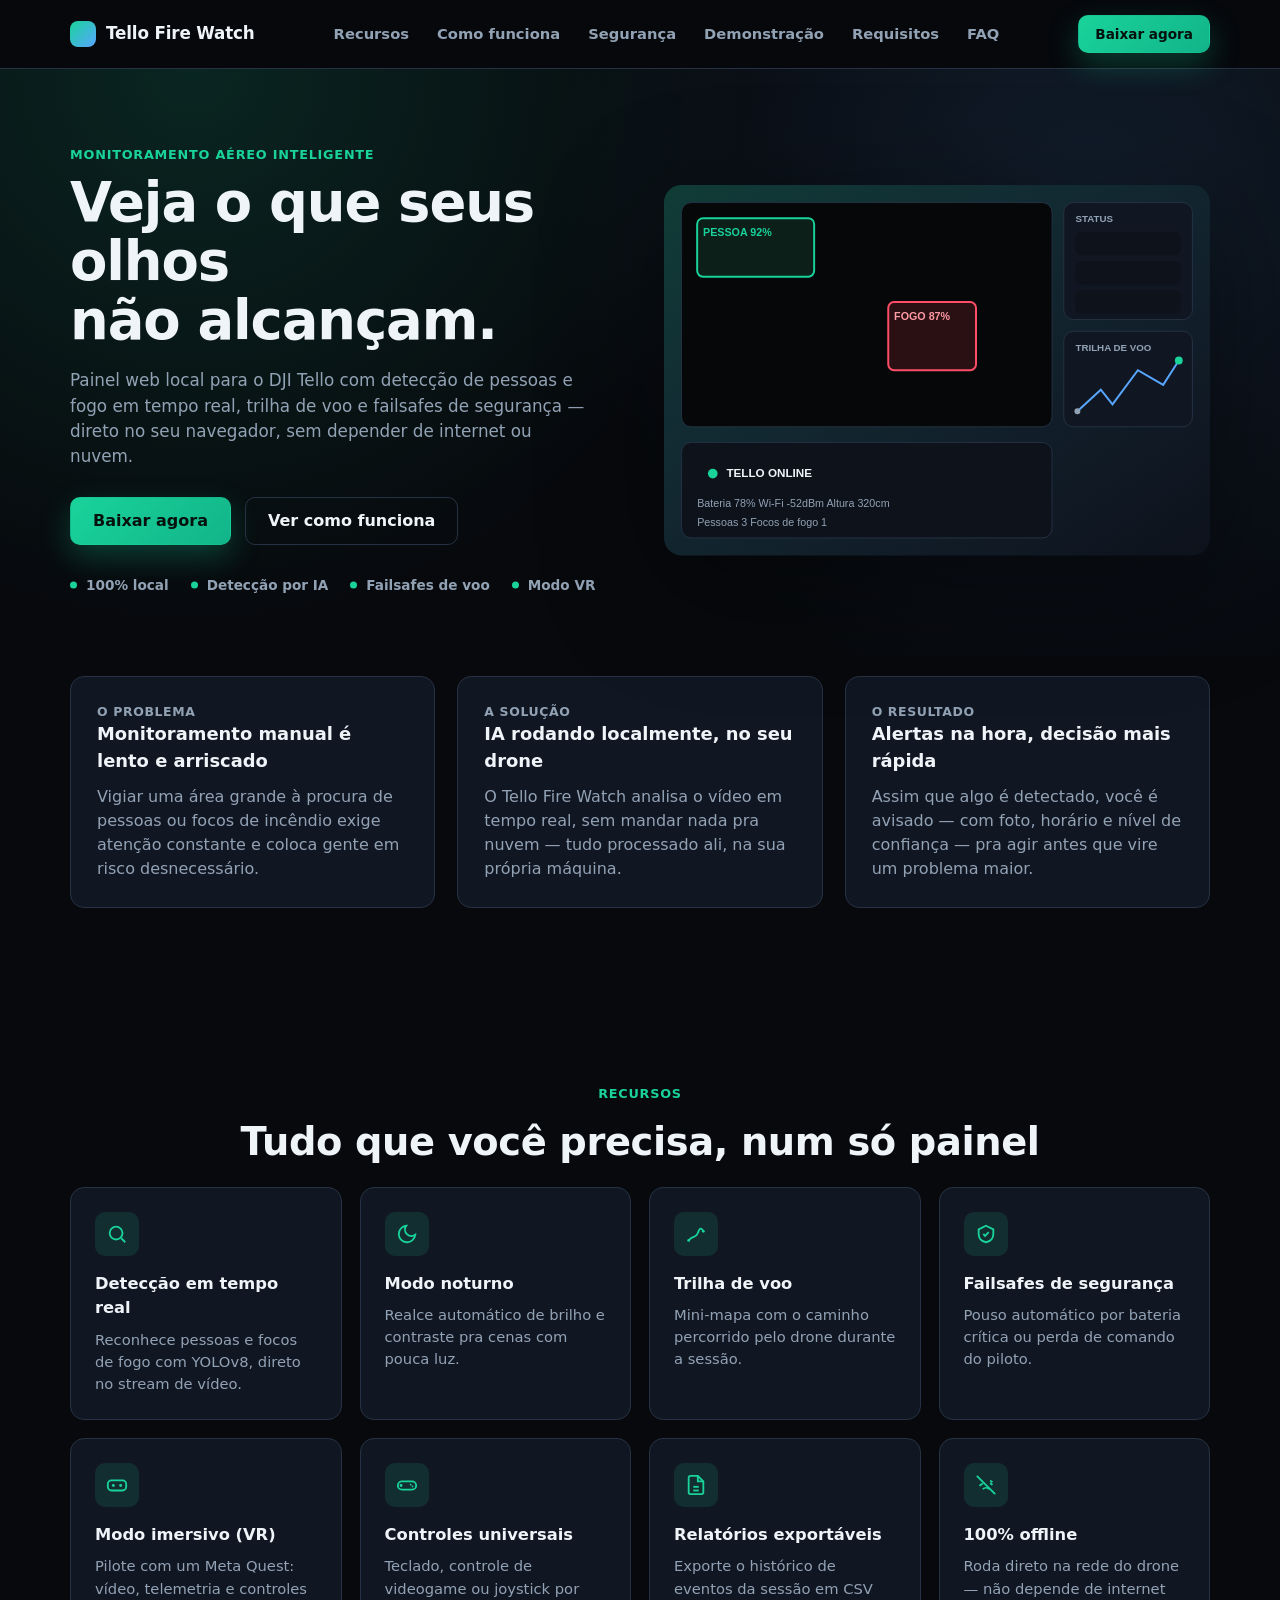
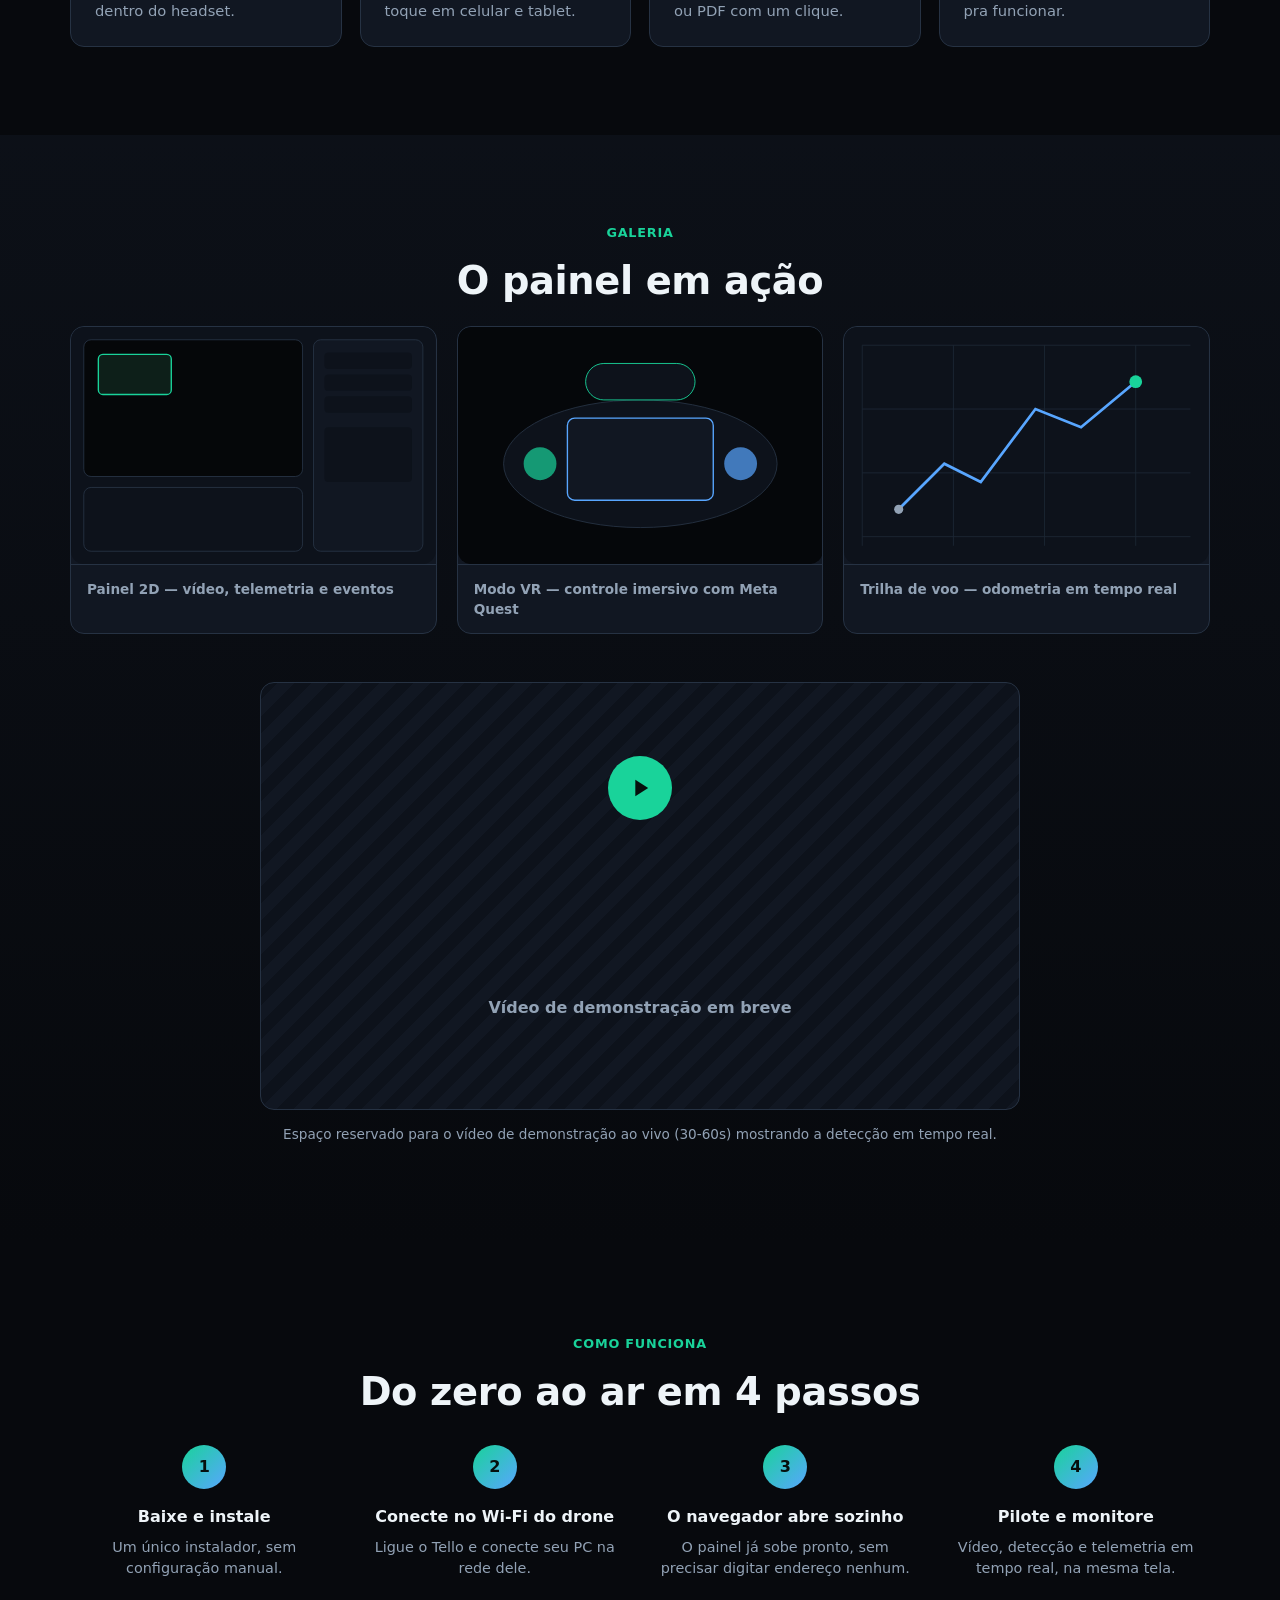
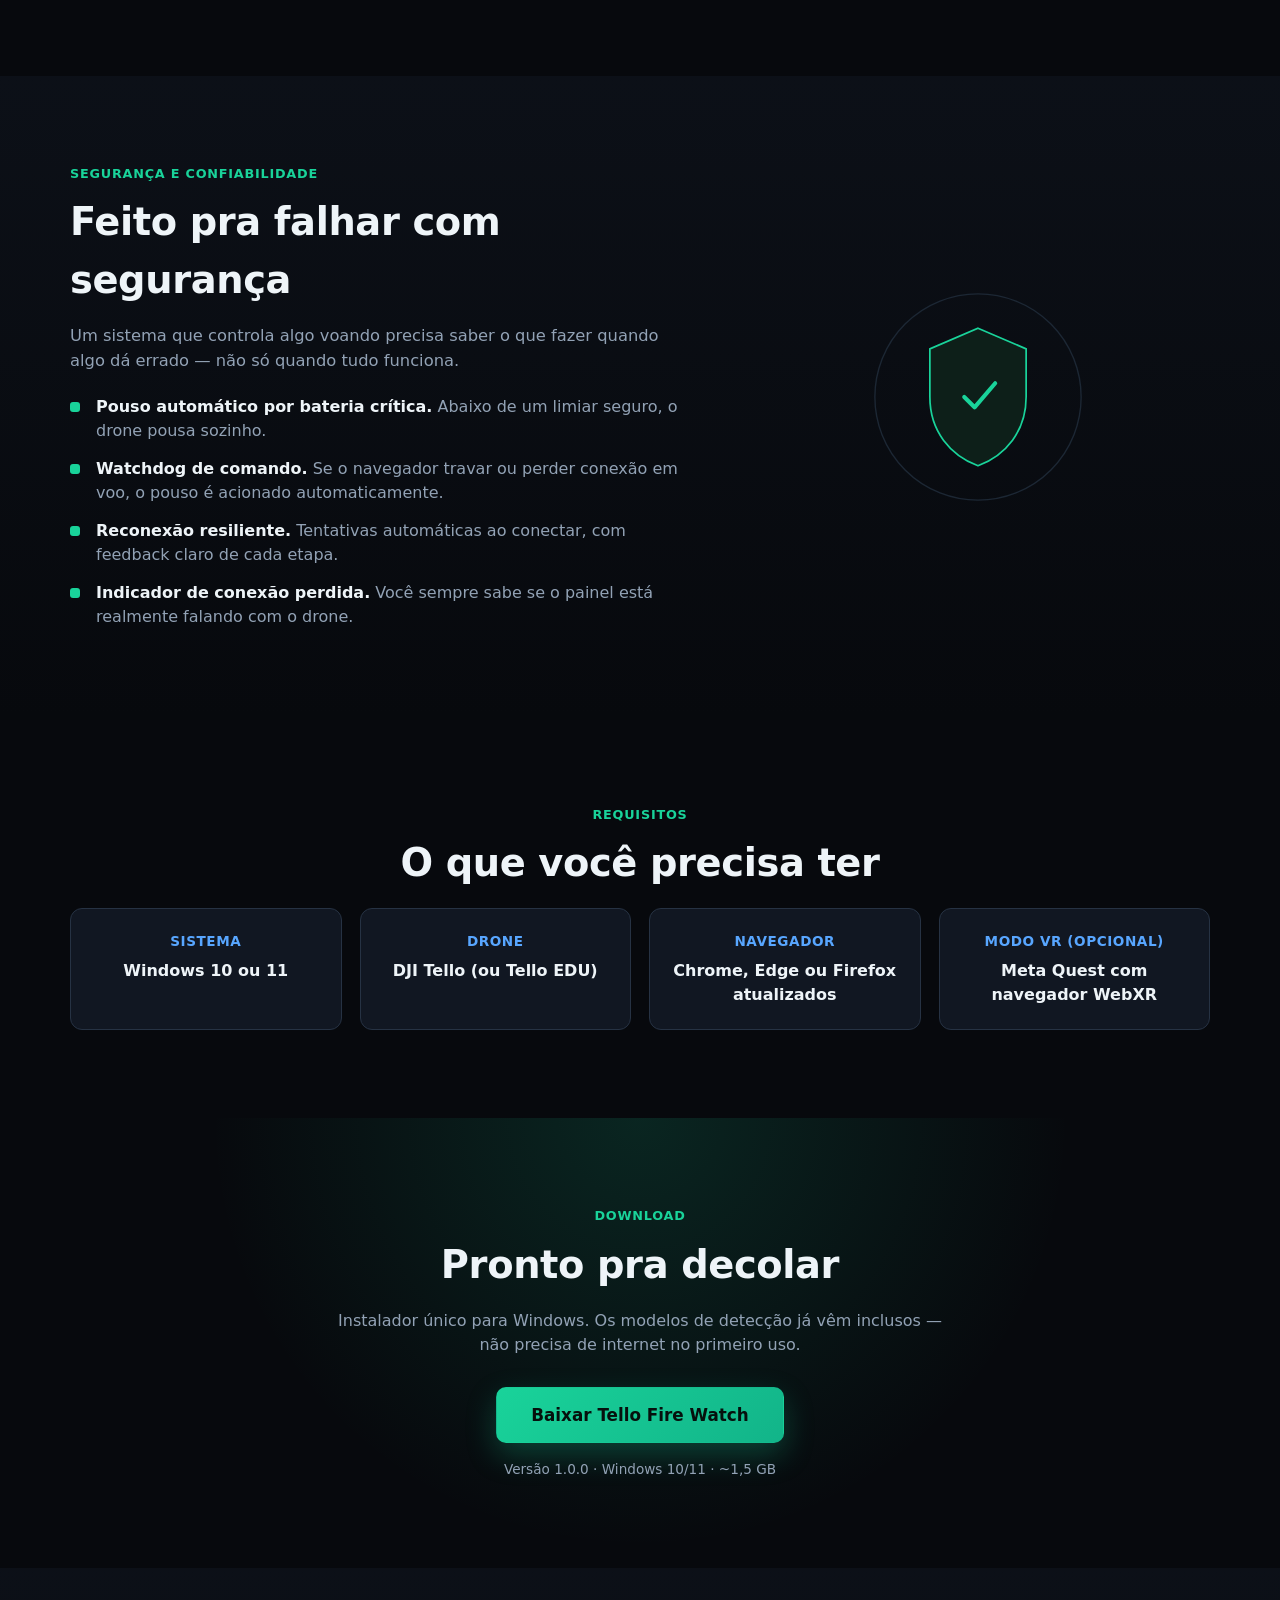
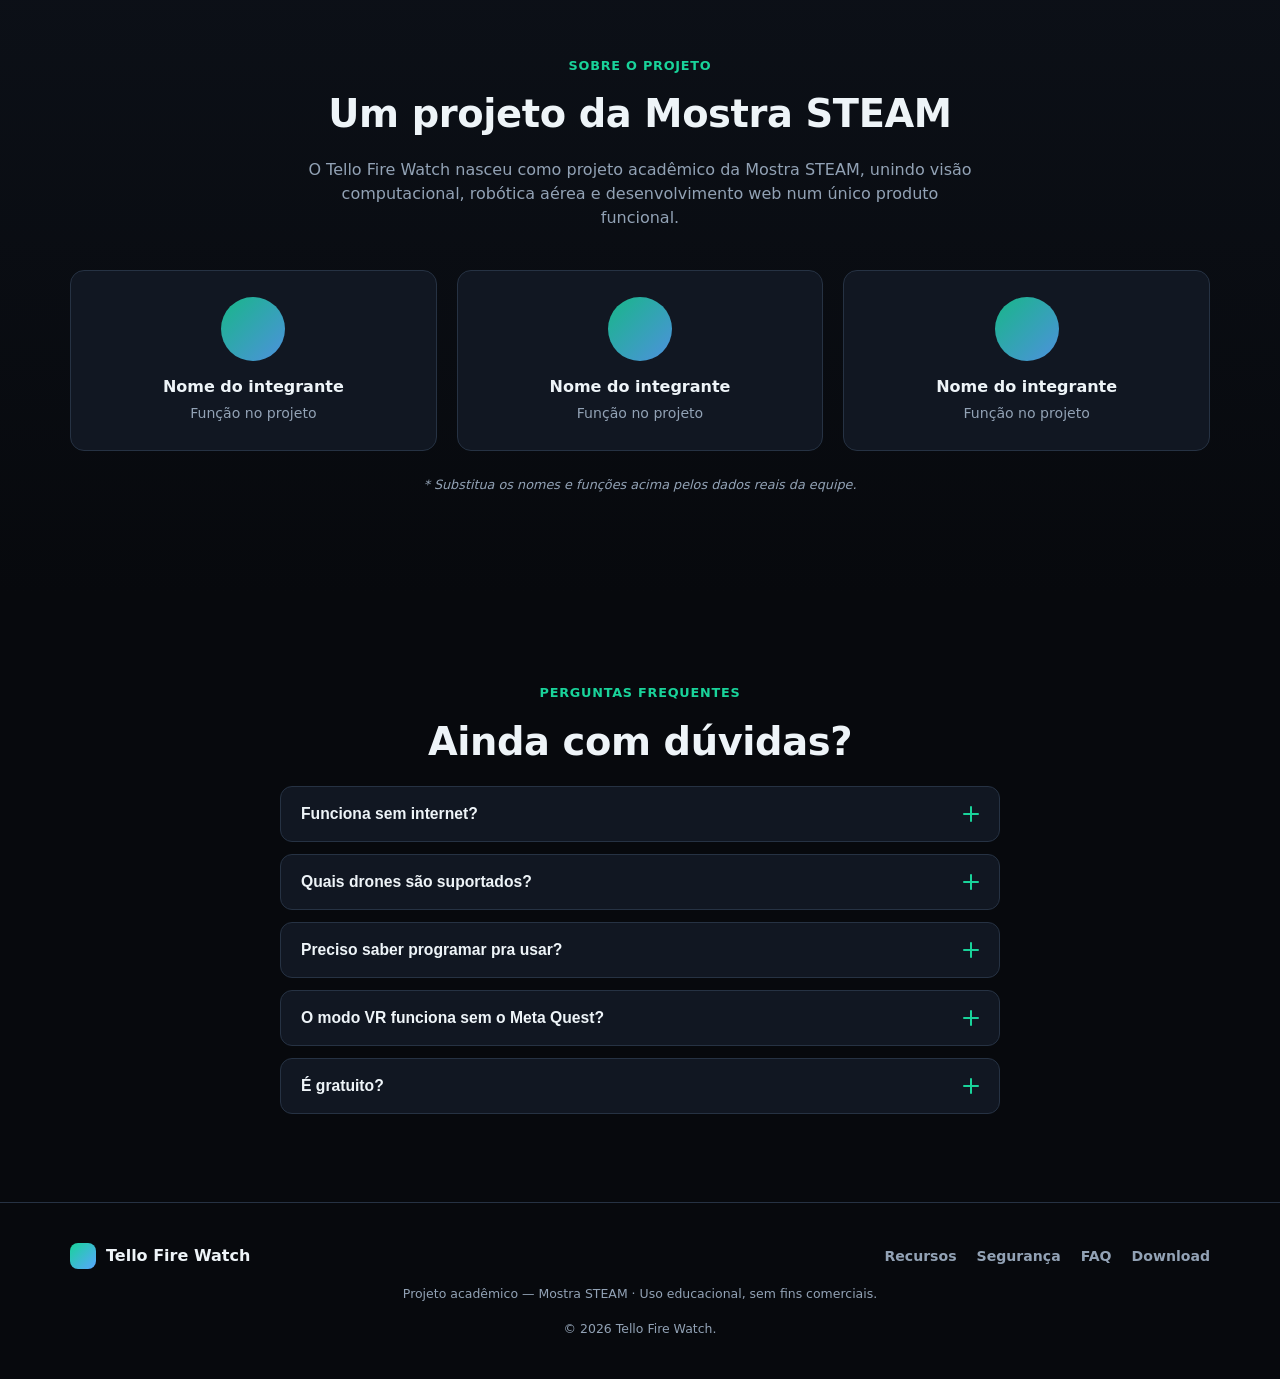
==== SITE COMERCIAL TELLO/index.html @ 864e11a7 "Versao inicial do projeto Tello Fire Watch" ====
<!doctype html>
<html lang="pt-BR">
<head>
  <meta charset="utf-8" />
  <meta name="viewport" content="width=device-width, initial-scale=1" />
  <title>Tello Fire Watch — Monitoramento aéreo inteligente</title>
  <meta name="description" content="Painel web local para o DJI Tello com detecção de pessoas e fogo em tempo real, trilha de voo, modo VR e failsafes de segurança — 100% local, sem depender de nuvem." />
  <link rel="stylesheet" href="css/styles.css" />
</head>
<body>

  <header class="nav" id="nav">
    <div class="nav-inner">
      <a href="#top" class="brand">
        <span class="brand-mark" aria-hidden="true"></span>
        Tello Fire Watch
      </a>

      <nav class="nav-links" id="navLinks">
        <a href="#recursos">Recursos</a>
        <a href="#como-funciona">Como funciona</a>
        <a href="#seguranca">Segurança</a>
        <a href="#demonstracao">Demonstração</a>
        <a href="#requisitos">Requisitos</a>
        <a href="#faq">FAQ</a>
      </nav>

      <div class="nav-actions">
        <a href="#download" class="btn btn-primary btn-sm">Baixar agora</a>
        <button class="nav-toggle" id="navToggle" aria-label="Abrir menu" aria-expanded="false">
          <span></span><span></span><span></span>
        </button>
      </div>
    </div>
  </header>

  <main id="top">

    <!-- HERO -->
    <section class="hero">
      <div class="hero-grid">
        <div class="hero-copy">
          <p class="eyebrow">Monitoramento aéreo inteligente</p>
          <h1>Veja o que seus olhos<br />não alcançam.</h1>
          <p class="hero-sub">
            Painel web local para o DJI Tello com detecção de pessoas e fogo em tempo real,
            trilha de voo e failsafes de segurança — direto no seu navegador, sem depender de
            internet ou nuvem.
          </p>
          <div class="hero-actions">
            <a href="#download" class="btn btn-primary">Baixar agora</a>
            <a href="#como-funciona" class="btn btn-ghost">Ver como funciona</a>
          </div>
          <div class="trust-bar">
            <span>100% local</span>
            <span>Detecção por IA</span>
            <span>Failsafes de voo</span>
            <span>Modo VR</span>
          </div>
        </div>

        <div class="hero-visual" aria-hidden="true">
          <svg viewBox="0 0 560 380" class="mockup mockup-hero" role="img" aria-label="Prévia do painel Tello Fire Watch">
            <defs>
              <linearGradient id="glow" x1="0" y1="0" x2="1" y2="1">
                <stop offset="0%" stop-color="#19d39a" stop-opacity="0.22" />
                <stop offset="100%" stop-color="#58a6ff" stop-opacity="0" />
              </linearGradient>
            </defs>
            <rect x="0" y="0" width="560" height="380" rx="18" fill="#0d121b" />
            <rect x="0" y="0" width="560" height="380" rx="18" fill="url(#glow)" />
            <rect x="18" y="18" width="380" height="230" rx="10" fill="#050709" stroke="#263243" />
            <rect x="34" y="34" width="120" height="60" rx="6" fill="#0d1f19" stroke="#19d39a" stroke-width="2" />
            <text x="40" y="52" fill="#19d39a" font-family="sans-serif" font-size="11" font-weight="700">PESSOA 92%</text>
            <rect x="230" y="120" width="90" height="70" rx="6" fill="#2a1013" stroke="#ff4d67" stroke-width="2" />
            <text x="236" y="138" fill="#ff9aa5" font-family="sans-serif" font-size="11" font-weight="700">FOGO 87%</text>
            <rect x="18" y="264" width="380" height="98" rx="10" fill="#0d121b" stroke="#263243" />
            <circle cx="50" cy="296" r="5" fill="#19d39a" />
            <text x="64" y="300" fill="#eef4f8" font-family="sans-serif" font-size="12" font-weight="700">TELLO ONLINE</text>
            <text x="34" y="330" fill="#92a2b5" font-family="sans-serif" font-size="11">Bateria 78%   Wi-Fi -52dBm   Altura 320cm</text>
            <text x="34" y="350" fill="#92a2b5" font-family="sans-serif" font-size="11">Pessoas 3   Focos de fogo 1</text>
            <rect x="410" y="18" width="132" height="120" rx="10" fill="#111722" stroke="#263243" />
            <text x="422" y="38" fill="#92a2b5" font-family="sans-serif" font-size="10" font-weight="700">STATUS</text>
            <rect x="422" y="48" width="108" height="24" rx="6" fill="#0d121b" />
            <rect x="422" y="78" width="108" height="24" rx="6" fill="#0d121b" />
            <rect x="422" y="108" width="108" height="24" rx="6" fill="#0d121b" />
            <rect x="410" y="150" width="132" height="98" rx="10" fill="#111722" stroke="#263243" />
            <text x="422" y="170" fill="#92a2b5" font-family="sans-serif" font-size="10" font-weight="700">TRILHA DE VOO</text>
            <polyline points="424,232 448,210 460,225 486,190 512,205 528,180" fill="none" stroke="#58a6ff" stroke-width="2" />
            <circle cx="424" cy="232" r="3" fill="#92a2b5" />
            <circle cx="528" cy="180" r="4" fill="#19d39a" />
            <rect x="18" y="264" width="0" height="0" />
          </svg>
        </div>
      </div>
    </section>

    <!-- PROPOSTA DE VALOR -->
    <section class="section value-prop">
      <div class="container value-grid">
        <div class="value-card">
          <p class="value-label">O problema</p>
          <h3>Monitoramento manual é lento e arriscado</h3>
          <p>Vigiar uma área grande à procura de pessoas ou focos de incêndio exige atenção
            constante e coloca gente em risco desnecessário.</p>
        </div>
        <div class="value-card">
          <p class="value-label">A solução</p>
          <h3>IA rodando localmente, no seu drone</h3>
          <p>O Tello Fire Watch analisa o vídeo em tempo real, sem mandar nada pra nuvem —
            tudo processado ali, na sua própria máquina.</p>
        </div>
        <div class="value-card">
          <p class="value-label">O resultado</p>
          <h3>Alertas na hora, decisão mais rápida</h3>
          <p>Assim que algo é detectado, você é avisado — com foto, horário e nível de
            confiança — pra agir antes que vire um problema maior.</p>
        </div>
      </div>
    </section>

    <!-- RECURSOS -->
    <section class="section" id="recursos">
      <div class="container">
        <p class="eyebrow center">Recursos</p>
        <h2 class="section-title center">Tudo que você precisa, num só painel</h2>

        <div class="features-grid">
          <article class="feature-card">
            <div class="feature-icon">
              <svg viewBox="0 0 24 24" width="22" height="22" fill="none" stroke="currentColor" stroke-width="2"><circle cx="11" cy="11" r="7"/><line x1="21" y1="21" x2="16.65" y2="16.65"/></svg>
            </div>
            <h3>Detecção em tempo real</h3>
            <p>Reconhece pessoas e focos de fogo com YOLOv8, direto no stream de vídeo.</p>
          </article>
          <article class="feature-card">
            <div class="feature-icon">
              <svg viewBox="0 0 24 24" width="22" height="22" fill="none" stroke="currentColor" stroke-width="2"><path d="M21 12.8A9 9 0 1 1 11.2 3a7 7 0 0 0 9.8 9.8z"/></svg>
            </div>
            <h3>Modo noturno</h3>
            <p>Realce automático de brilho e contraste pra cenas com pouca luz.</p>
          </article>
          <article class="feature-card">
            <div class="feature-icon">
              <svg viewBox="0 0 24 24" width="22" height="22" fill="none" stroke="currentColor" stroke-width="2"><path d="M4 19c4-6 8-2 10-8s4-6 6-2"/><circle cx="4" cy="19" r="1.5" fill="currentColor" stroke="none"/><circle cx="20" cy="9" r="1.5" fill="currentColor" stroke="none"/></svg>
            </div>
            <h3>Trilha de voo</h3>
            <p>Mini-mapa com o caminho percorrido pelo drone durante a sessão.</p>
          </article>
          <article class="feature-card">
            <div class="feature-icon">
              <svg viewBox="0 0 24 24" width="22" height="22" fill="none" stroke="currentColor" stroke-width="2"><path d="M12 3l8 4v5c0 5-3.5 8-8 9-4.5-1-8-4-8-9V7z"/><path d="M9 12l2 2 4-4"/></svg>
            </div>
            <h3>Failsafes de segurança</h3>
            <p>Pouso automático por bateria crítica ou perda de comando do piloto.</p>
          </article>
          <article class="feature-card">
            <div class="feature-icon">
              <svg viewBox="0 0 24 24" width="22" height="22" fill="none" stroke="currentColor" stroke-width="2"><rect x="2" y="7" width="20" height="11" rx="4"/><circle cx="8" cy="12.5" r="1.6" fill="currentColor" stroke="none"/><circle cx="16" cy="12.5" r="1.6" fill="currentColor" stroke="none"/></svg>
            </div>
            <h3>Modo imersivo (VR)</h3>
            <p>Pilote com um Meta Quest: vídeo, telemetria e controles dentro do headset.</p>
          </article>
          <article class="feature-card">
            <div class="feature-icon">
              <svg viewBox="0 0 24 24" width="22" height="22" fill="none" stroke="currentColor" stroke-width="2"><rect x="2" y="8" width="20" height="9" rx="4.5"/><line x1="7" y1="12.5" x2="7" y2="12.5"/><line x1="5.5" y1="11" x2="5.5" y2="14"/><line x1="4" y1="12.5" x2="7" y2="12.5"/><circle cx="16" cy="11.5" r="1" fill="currentColor" stroke="none"/><circle cx="18" cy="13.5" r="1" fill="currentColor" stroke="none"/></svg>
            </div>
            <h3>Controles universais</h3>
            <p>Teclado, controle de videogame ou joystick por toque em celular e tablet.</p>
          </article>
          <article class="feature-card">
            <div class="feature-icon">
              <svg viewBox="0 0 24 24" width="22" height="22" fill="none" stroke="currentColor" stroke-width="2"><path d="M14 2H6a2 2 0 0 0-2 2v16a2 2 0 0 0 2 2h12a2 2 0 0 0 2-2V8z"/><path d="M14 2v6h6"/><line x1="9" y1="14" x2="15" y2="14"/><line x1="9" y1="18" x2="15" y2="18"/></svg>
            </div>
            <h3>Relatórios exportáveis</h3>
            <p>Exporte o histórico de eventos da sessão em CSV ou PDF com um clique.</p>
          </article>
          <article class="feature-card">
            <div class="feature-icon">
              <svg viewBox="0 0 24 24" width="22" height="22" fill="none" stroke="currentColor" stroke-width="2"><line x1="2" y1="2" x2="22" y2="22"/><path d="M8.5 16.5a5 5 0 0 1 7 0"/><path d="M5 13a10 10 0 0 1 3.5-2.5"/><path d="M16.5 10a10 10 0 0 1 2.5 2"/><path d="M19 9a14 14 0 0 0-2.5-2"/><line x1="12" y1="20" x2="12.01" y2="20"/></svg>
            </div>
            <h3>100% offline</h3>
            <p>Roda direto na rede do drone — não depende de internet pra funcionar.</p>
          </article>
        </div>
      </div>
    </section>

    <!-- GALERIA -->
    <section class="section section-alt" id="demonstracao">
      <div class="container">
        <p class="eyebrow center">Galeria</p>
        <h2 class="section-title center">O painel em ação</h2>

        <div class="gallery-grid">
          <figure class="gallery-item">
            <svg viewBox="0 0 400 260" class="mockup" role="img" aria-label="Painel principal 2D">
              <rect width="400" height="260" rx="14" fill="#0d121b" />
              <rect x="14" y="14" width="240" height="150" rx="8" fill="#050709" stroke="#263243" />
              <rect x="30" y="30" width="80" height="44" rx="5" fill="#0d1f19" stroke="#19d39a" stroke-width="1.5" />
              <rect x="14" y="176" width="240" height="70" rx="8" fill="#0d121b" stroke="#263243" />
              <rect x="266" y="14" width="120" height="232" rx="8" fill="#111722" stroke="#263243" />
              <rect x="278" y="28" width="96" height="18" rx="4" fill="#0d121b" />
              <rect x="278" y="52" width="96" height="18" rx="4" fill="#0d121b" />
              <rect x="278" y="76" width="96" height="18" rx="4" fill="#0d121b" />
              <rect x="278" y="110" width="96" height="60" rx="4" fill="#0d121b" />
            </svg>
            <figcaption>Painel 2D — vídeo, telemetria e eventos</figcaption>
          </figure>

          <figure class="gallery-item">
            <svg viewBox="0 0 400 260" class="mockup" role="img" aria-label="Modo VR imersivo">
              <rect width="400" height="260" rx="14" fill="#05070a" />
              <ellipse cx="200" cy="150" rx="150" ry="70" fill="#0d121b" stroke="#263243" />
              <rect x="120" y="100" width="160" height="90" rx="8" fill="#111722" stroke="#58a6ff" stroke-width="1.5" />
              <rect x="140" y="40" width="120" height="40" rx="20" fill="#0d121b" stroke="#19d39a" />
              <circle cx="90" cy="150" r="18" fill="#19d39a" opacity="0.7" />
              <circle cx="310" cy="150" r="18" fill="#58a6ff" opacity="0.7" />
            </svg>
            <figcaption>Modo VR — controle imersivo com Meta Quest</figcaption>
          </figure>

          <figure class="gallery-item">
            <svg viewBox="0 0 400 260" class="mockup" role="img" aria-label="Trilha de voo">
              <rect width="400" height="260" rx="14" fill="#0d121b" />
              <g stroke="#1c2734">
                <line x1="20" y1="20" x2="20" y2="240" />
                <line x1="120" y1="20" x2="120" y2="240" />
                <line x1="220" y1="20" x2="220" y2="240" />
                <line x1="320" y1="20" x2="320" y2="240" />
                <line x1="20" y1="20" x2="380" y2="20" />
                <line x1="20" y1="90" x2="380" y2="90" />
                <line x1="20" y1="160" x2="380" y2="160" />
                <line x1="20" y1="230" x2="380" y2="230" />
              </g>
              <polyline points="60,200 110,150 150,170 210,90 260,110 320,60" fill="none" stroke="#58a6ff" stroke-width="3" />
              <circle cx="60" cy="200" r="5" fill="#92a2b5" />
              <circle cx="320" cy="60" r="7" fill="#19d39a" />
            </svg>
            <figcaption>Trilha de voo — odometria em tempo real</figcaption>
          </figure>
        </div>

        <div class="video-panel">
          <div class="video-frame">
            <div class="video-play" aria-hidden="true">
              <svg viewBox="0 0 24 24" width="28" height="28"><path d="M8 5v14l11-7z" fill="currentColor"/></svg>
            </div>
            <p>Vídeo de demonstração em breve</p>
          </div>
          <p class="video-caption">Espaço reservado para o vídeo de demonstração ao vivo (30-60s) mostrando a detecção em tempo real.</p>
        </div>
      </div>
    </section>

    <!-- COMO FUNCIONA -->
    <section class="section" id="como-funciona">
      <div class="container">
        <p class="eyebrow center">Como funciona</p>
        <h2 class="section-title center">Do zero ao ar em 4 passos</h2>

        <div class="steps-grid">
          <div class="step">
            <span class="step-number">1</span>
            <h3>Baixe e instale</h3>
            <p>Um único instalador, sem configuração manual.</p>
          </div>
          <div class="step">
            <span class="step-number">2</span>
            <h3>Conecte no Wi-Fi do drone</h3>
            <p>Ligue o Tello e conecte seu PC na rede dele.</p>
          </div>
          <div class="step">
            <span class="step-number">3</span>
            <h3>O navegador abre sozinho</h3>
            <p>O painel já sobe pronto, sem precisar digitar endereço nenhum.</p>
          </div>
          <div class="step">
            <span class="step-number">4</span>
            <h3>Pilote e monitore</h3>
            <p>Vídeo, detecção e telemetria em tempo real, na mesma tela.</p>
          </div>
        </div>
      </div>
    </section>

    <!-- SEGURANÇA -->
    <section class="section section-alt" id="seguranca">
      <div class="container security-grid">
        <div class="security-copy">
          <p class="eyebrow">Segurança e confiabilidade</p>
          <h2 class="section-title">Feito pra falhar com segurança</h2>
          <p class="security-lead">
            Um sistema que controla algo voando precisa saber o que fazer quando algo dá
            errado — não só quando tudo funciona.
          </p>
          <ul class="security-list">
            <li><strong>Pouso automático por bateria crítica.</strong> Abaixo de um limiar seguro, o drone pousa sozinho.</li>
            <li><strong>Watchdog de comando.</strong> Se o navegador travar ou perder conexão em voo, o pouso é acionado automaticamente.</li>
            <li><strong>Reconexão resiliente.</strong> Tentativas automáticas ao conectar, com feedback claro de cada etapa.</li>
            <li><strong>Indicador de conexão perdida.</strong> Você sempre sabe se o painel está realmente falando com o drone.</li>
          </ul>
        </div>
        <div class="security-visual" aria-hidden="true">
          <svg viewBox="0 0 320 320" class="mockup mockup-shield">
            <circle cx="160" cy="160" r="150" fill="none" stroke="#1c2734" stroke-width="2" />
            <path d="M160 60 L230 90 V160 C230 210 200 245 160 260 C120 245 90 210 90 160 V90 Z" fill="#0d1f19" stroke="#19d39a" stroke-width="2.5" />
            <path d="M140 160 l15 15 l30 -35" fill="none" stroke="#19d39a" stroke-width="6" stroke-linecap="round" stroke-linejoin="round" />
          </svg>
        </div>
      </div>
    </section>

    <!-- REQUISITOS -->
    <section class="section" id="requisitos">
      <div class="container">
        <p class="eyebrow center">Requisitos</p>
        <h2 class="section-title center">O que você precisa ter</h2>

        <div class="requirements-grid">
          <div class="req-card">
            <h3>Sistema</h3>
            <p>Windows 10 ou 11</p>
          </div>
          <div class="req-card">
            <h3>Drone</h3>
            <p>DJI Tello (ou Tello EDU)</p>
          </div>
          <div class="req-card">
            <h3>Navegador</h3>
            <p>Chrome, Edge ou Firefox atualizados</p>
          </div>
          <div class="req-card">
            <h3>Modo VR (opcional)</h3>
            <p>Meta Quest com navegador WebXR</p>
          </div>
        </div>
      </div>
    </section>

    <!-- DOWNLOAD -->
    <section class="section download" id="download">
      <div class="container download-inner">
        <p class="eyebrow center">Download</p>
        <h2 class="section-title center">Pronto pra decolar</h2>
        <p class="download-sub">Instalador único para Windows. Os modelos de detecção já vêm inclusos — não precisa de internet no primeiro uso.</p>
        <a href="#" class="btn btn-primary btn-lg" id="downloadBtn">Baixar Tello Fire Watch</a>
        <p class="download-meta">Versão 1.0.0 · Windows 10/11 · ~1,5 GB</p>
      </div>
    </section>

    <!-- SOBRE / EQUIPE -->
    <section class="section section-alt" id="sobre">
      <div class="container">
        <p class="eyebrow center">Sobre o projeto</p>
        <h2 class="section-title center">Um projeto da Mostra STEAM</h2>
        <p class="about-lead">
          O Tello Fire Watch nasceu como projeto acadêmico da Mostra STEAM, unindo visão
          computacional, robótica aérea e desenvolvimento web num único produto funcional.
        </p>

        <div class="team-grid">
          <div class="team-card">
            <div class="team-avatar" aria-hidden="true"></div>
            <h3>Nome do integrante</h3>
            <p>Função no projeto</p>
          </div>
          <div class="team-card">
            <div class="team-avatar" aria-hidden="true"></div>
            <h3>Nome do integrante</h3>
            <p>Função no projeto</p>
          </div>
          <div class="team-card">
            <div class="team-avatar" aria-hidden="true"></div>
            <h3>Nome do integrante</h3>
            <p>Função no projeto</p>
          </div>
        </div>
        <p class="about-note">* Substitua os nomes e funções acima pelos dados reais da equipe.</p>
      </div>
    </section>

    <!-- FAQ -->
    <section class="section" id="faq">
      <div class="container">
        <p class="eyebrow center">Perguntas frequentes</p>
        <h2 class="section-title center">Ainda com dúvidas?</h2>

        <div class="faq-list">
          <div class="faq-item">
            <button class="faq-question" aria-expanded="false">
              Funciona sem internet?
              <span class="faq-icon" aria-hidden="true"></span>
            </button>
            <div class="faq-answer">
              <p>Sim. Todo o processamento (vídeo, detecção por IA e controle) roda localmente
                na sua máquina, direto na rede Wi-Fi do próprio drone.</p>
            </div>
          </div>
          <div class="faq-item">
            <button class="faq-question" aria-expanded="false">
              Quais drones são suportados?
              <span class="faq-icon" aria-hidden="true"></span>
            </button>
            <div class="faq-answer">
              <p>Atualmente o DJI Tello e o Tello EDU, via SDK oficial.</p>
            </div>
          </div>
          <div class="faq-item">
            <button class="faq-question" aria-expanded="false">
              Preciso saber programar pra usar?
              <span class="faq-icon" aria-hidden="true"></span>
            </button>
            <div class="faq-answer">
              <p>Não. O instalador prepara tudo automaticamente e o painel abre pronto no
                navegador.</p>
            </div>
          </div>
          <div class="faq-item">
            <button class="faq-question" aria-expanded="false">
              O modo VR funciona sem o Meta Quest?
              <span class="faq-icon" aria-hidden="true"></span>
            </button>
            <div class="faq-answer">
              <p>Dá pra testar em desktop com um emulador de WebXR, mas a experiência
                completa é pensada para o headset.</p>
            </div>
          </div>
          <div class="faq-item">
            <button class="faq-question" aria-expanded="false">
              É gratuito?
              <span class="faq-icon" aria-hidden="true"></span>
            </button>
            <div class="faq-answer">
              <p>Sim, é um projeto acadêmico sem fins comerciais.</p>
            </div>
          </div>
        </div>
      </div>
    </section>

  </main>

  <footer class="footer">
    <div class="container footer-inner">
      <div class="footer-brand">
        <span class="brand-mark" aria-hidden="true"></span>
        <span>Tello Fire Watch</span>
      </div>
      <nav class="footer-links">
        <a href="#recursos">Recursos</a>
        <a href="#seguranca">Segurança</a>
        <a href="#faq">FAQ</a>
        <a href="#download">Download</a>
      </nav>
      <p class="footer-note">Projeto acadêmico — Mostra STEAM · Uso educacional, sem fins comerciais.</p>
      <p class="footer-copy">© <span id="year"></span> Tello Fire Watch.</p>
    </div>
  </footer>

  <script src="js/main.js"></script>
</body>
</html>
---- SITE COMERCIAL TELLO/css/styles.css ----
:root {
  color-scheme: dark;
  --bg: #07090d;
  --panel: #111722;
  --panel-soft: #17202d;
  --line: #263243;
  --text: #eef4f8;
  --muted: #92a2b5;
  --accent: #19d39a;
  --accent-2: #58a6ff;
  --danger: #ff4d67;
  --warn: #ffc857;
  --container: 1140px;
}

* {
  box-sizing: border-box;
}

html {
  scroll-behavior: smooth;
}

body {
  margin: 0;
  background: var(--bg);
  color: var(--text);
  font-family: Inter, ui-sans-serif, system-ui, -apple-system, BlinkMacSystemFont, "Segoe UI", sans-serif;
  line-height: 1.5;
}

a {
  color: inherit;
  text-decoration: none;
}

img, svg {
  max-width: 100%;
  display: block;
}

.container {
  width: min(var(--container), 100% - 48px);
  margin-inline: auto;
}

.hidden {
  display: none !important;
}

/* ---------- Tipografia utilitária ---------- */

.eyebrow {
  margin: 0 0 10px;
  color: var(--accent);
  font-size: 0.8rem;
  font-weight: 800;
  text-transform: uppercase;
  letter-spacing: 0.06em;
}

.eyebrow.center {
  text-align: center;
}

.section-title {
  margin: 0 0 16px;
  font-size: clamp(1.7rem, 3vw, 2.4rem);
  letter-spacing: -0.01em;
}

.section-title.center {
  text-align: center;
}

.section {
  padding: 88px 0;
}

.section-alt {
  background: linear-gradient(180deg, rgba(17, 23, 34, 0.5), rgba(17, 23, 34, 0));
}

/* ---------- Botões ---------- */

.btn {
  display: inline-flex;
  align-items: center;
  justify-content: center;
  gap: 8px;
  border-radius: 10px;
  padding: 0 22px;
  min-height: 48px;
  font-weight: 800;
  border: 1px solid transparent;
  cursor: pointer;
  transition: transform 160ms ease, box-shadow 160ms ease, border-color 160ms ease, background 160ms ease;
}

.btn-primary {
  background: linear-gradient(135deg, var(--accent), #12b489);
  color: #06100d;
  box-shadow: 0 12px 30px rgba(25, 211, 154, 0.25);
}

.btn-primary:hover {
  transform: translateY(-2px);
  box-shadow: 0 16px 36px rgba(25, 211, 154, 0.35);
}

.btn-ghost {
  background: transparent;
  border-color: var(--line);
  color: var(--text);
}

.btn-ghost:hover {
  border-color: var(--accent);
  color: var(--accent);
}

.btn-sm {
  min-height: 38px;
  padding: 0 16px;
  font-size: 0.85rem;
}

.btn-lg {
  min-height: 56px;
  padding: 0 34px;
  font-size: 1.05rem;
}

/* ---------- Navbar ---------- */

.nav {
  position: sticky;
  top: 0;
  z-index: 50;
  background: rgba(7, 9, 13, 0.82);
  backdrop-filter: blur(10px);
  border-bottom: 1px solid var(--line);
}

.nav-inner {
  width: min(var(--container), 100% - 48px);
  margin-inline: auto;
  height: 68px;
  display: flex;
  align-items: center;
  justify-content: space-between;
  gap: 24px;
}

.brand {
  display: flex;
  align-items: center;
  gap: 10px;
  font-weight: 900;
  font-size: 1.05rem;
  letter-spacing: -0.01em;
}

.brand-mark {
  width: 26px;
  height: 26px;
  border-radius: 8px;
  background: linear-gradient(135deg, var(--accent), var(--accent-2));
  display: inline-block;
  flex-shrink: 0;
}

.nav-links {
  display: flex;
  gap: 28px;
  flex: 1;
  justify-content: center;
}

.nav-links a {
  color: var(--muted);
  font-weight: 600;
  font-size: 0.92rem;
  transition: color 140ms ease;
}

.nav-links a:hover {
  color: var(--text);
}

.nav-actions {
  display: flex;
  align-items: center;
  gap: 12px;
}

.nav-toggle {
  display: none;
  flex-direction: column;
  justify-content: center;
  gap: 5px;
  width: 40px;
  height: 40px;
  border-radius: 8px;
  border: 1px solid var(--line);
  background: transparent;
  cursor: pointer;
}

.nav-toggle span {
  height: 2px;
  width: 18px;
  margin-inline: auto;
  background: var(--text);
  border-radius: 2px;
}

/* ---------- Hero ---------- */

.hero {
  padding: 76px 0 60px;
  background:
    radial-gradient(circle at 15% 0%, rgba(25, 211, 154, 0.14), transparent 45%),
    radial-gradient(circle at 85% 20%, rgba(88, 166, 255, 0.12), transparent 45%);
}

.hero-grid {
  width: min(var(--container), 100% - 48px);
  margin-inline: auto;
  display: grid;
  grid-template-columns: minmax(0, 1fr) minmax(0, 1fr);
  gap: 48px;
  align-items: center;
}

.hero-copy h1 {
  margin: 0 0 18px;
  font-size: clamp(2.2rem, 4.5vw, 3.4rem);
  line-height: 1.08;
  letter-spacing: -0.02em;
}

.hero-sub {
  max-width: 520px;
  color: var(--muted);
  font-size: 1.05rem;
  margin: 0 0 28px;
}

.hero-actions {
  display: flex;
  flex-wrap: wrap;
  gap: 14px;
  margin-bottom: 30px;
}

.trust-bar {
  display: flex;
  flex-wrap: wrap;
  gap: 10px 22px;
}

.trust-bar span {
  position: relative;
  padding-left: 16px;
  color: var(--muted);
  font-size: 0.85rem;
  font-weight: 700;
}

.trust-bar span::before {
  content: "";
  position: absolute;
  left: 0;
  top: 50%;
  transform: translateY(-50%);
  width: 7px;
  height: 7px;
  border-radius: 50%;
  background: var(--accent);
}

.hero-visual {
  filter: drop-shadow(0 30px 60px rgba(0, 0, 0, 0.45));
}

.mockup {
  width: 100%;
  height: auto;
  border-radius: 14px;
}

/* ---------- Proposta de valor ---------- */

.value-prop {
  padding-top: 20px;
}

.value-grid {
  display: grid;
  grid-template-columns: repeat(3, minmax(0, 1fr));
  gap: 22px;
}

.value-card {
  border: 1px solid var(--line);
  border-radius: 14px;
  padding: 26px;
  background: var(--panel);
}

.value-label {
  margin: 0 0 8px;
  color: var(--accent-2);
  font-weight: 800;
  font-size: 0.78rem;
  text-transform: uppercase;
  letter-spacing: 0.05em;
}

.value-card h3 {
  margin: 0 0 10px;
  font-size: 1.12rem;
}

.value-card p {
  margin: 0;
  color: var(--muted);
}

/* ---------- Recursos ---------- */

.features-grid {
  display: grid;
  grid-template-columns: repeat(4, minmax(0, 1fr));
  gap: 18px;
}

.feature-card {
  border: 1px solid var(--line);
  border-radius: 14px;
  padding: 24px;
  background: var(--panel);
  transition: border-color 160ms ease, transform 160ms ease;
}

.feature-card:hover {
  border-color: var(--accent);
  transform: translateY(-3px);
}

.feature-icon {
  width: 44px;
  height: 44px;
  border-radius: 10px;
  display: grid;
  place-items: center;
  background: rgba(25, 211, 154, 0.12);
  color: var(--accent);
  margin-bottom: 16px;
}

.feature-card h3 {
  margin: 0 0 8px;
  font-size: 1.02rem;
}

.feature-card p {
  margin: 0;
  color: var(--muted);
  font-size: 0.92rem;
}

/* ---------- Galeria ---------- */

.gallery-grid {
  display: grid;
  grid-template-columns: repeat(3, minmax(0, 1fr));
  gap: 20px;
  margin-bottom: 48px;
}

.gallery-item {
  margin: 0;
  border: 1px solid var(--line);
  border-radius: 14px;
  overflow: hidden;
  background: var(--panel);
}

.gallery-item .mockup {
  border-radius: 0;
}

.gallery-item figcaption {
  padding: 14px 16px;
  color: var(--muted);
  font-size: 0.85rem;
  font-weight: 700;
  border-top: 1px solid var(--line);
}

.video-panel {
  max-width: 760px;
  margin-inline: auto;
  text-align: center;
}

.video-frame {
  aspect-ratio: 16 / 9;
  border-radius: 14px;
  border: 1px solid var(--line);
  background: repeating-linear-gradient(135deg, #0d121b 0 12px, #111722 12px 24px);
  display: grid;
  place-items: center;
  gap: 14px;
  color: var(--muted);
  font-weight: 700;
}

.video-play {
  width: 64px;
  height: 64px;
  border-radius: 50%;
  background: var(--accent);
  color: #06100d;
  display: grid;
  place-items: center;
}

.video-caption {
  margin-top: 14px;
  color: var(--muted);
  font-size: 0.85rem;
}

/* ---------- Como funciona ---------- */

.steps-grid {
  display: grid;
  grid-template-columns: repeat(4, minmax(0, 1fr));
  gap: 22px;
}

.step {
  text-align: center;
  padding: 8px;
}

.step-number {
  display: inline-grid;
  place-items: center;
  width: 44px;
  height: 44px;
  border-radius: 50%;
  background: linear-gradient(135deg, var(--accent), var(--accent-2));
  color: #06100d;
  font-weight: 900;
  margin-bottom: 16px;
}

.step h3 {
  margin: 0 0 8px;
  font-size: 1rem;
}

.step p {
  margin: 0;
  color: var(--muted);
  font-size: 0.9rem;
}

/* ---------- Segurança ---------- */

.security-grid {
  display: grid;
  grid-template-columns: minmax(0, 1.15fr) minmax(0, 0.85fr);
  gap: 48px;
  align-items: center;
}

.security-lead {
  color: var(--muted);
  font-size: 1.02rem;
  margin: 0 0 22px;
}

.security-list {
  list-style: none;
  margin: 0;
  padding: 0;
  display: grid;
  gap: 14px;
}

.security-list li {
  padding-left: 26px;
  position: relative;
  color: var(--muted);
}

.security-list li strong {
  color: var(--text);
}

.security-list li::before {
  content: "";
  position: absolute;
  left: 0;
  top: 7px;
  width: 10px;
  height: 10px;
  border-radius: 3px;
  background: var(--accent);
}

.security-visual {
  display: grid;
  place-items: center;
}

.mockup-shield {
  width: 220px;
}

/* ---------- Requisitos ---------- */

.requirements-grid {
  display: grid;
  grid-template-columns: repeat(4, minmax(0, 1fr));
  gap: 18px;
}

.req-card {
  border: 1px solid var(--line);
  border-radius: 12px;
  padding: 22px;
  text-align: center;
  background: var(--panel);
}

.req-card h3 {
  margin: 0 0 8px;
  font-size: 0.85rem;
  text-transform: uppercase;
  letter-spacing: 0.04em;
  color: var(--accent-2);
}

.req-card p {
  margin: 0;
  font-weight: 700;
}

/* ---------- Download ---------- */

.download {
  text-align: center;
  background:
    radial-gradient(circle at 50% 0%, rgba(25, 211, 154, 0.14), transparent 55%);
}

.download-inner {
  max-width: 620px;
}

.download-sub {
  color: var(--muted);
  margin: 0 0 30px;
}

.download-meta {
  margin: 16px 0 0;
  color: var(--muted);
  font-size: 0.85rem;
}

/* ---------- Sobre / Equipe ---------- */

.about-lead {
  max-width: 680px;
  margin: 0 auto 40px;
  text-align: center;
  color: var(--muted);
}

.team-grid {
  display: grid;
  grid-template-columns: repeat(3, minmax(0, 1fr));
  gap: 20px;
}

.team-card {
  border: 1px solid var(--line);
  border-radius: 14px;
  padding: 26px;
  text-align: center;
  background: var(--panel);
}

.team-avatar {
  width: 64px;
  height: 64px;
  border-radius: 50%;
  margin: 0 auto 14px;
  background: linear-gradient(135deg, var(--accent), var(--accent-2));
  opacity: 0.85;
}

.team-card h3 {
  margin: 0 0 4px;
  font-size: 1rem;
}

.team-card p {
  margin: 0;
  color: var(--muted);
  font-size: 0.88rem;
}

.about-note {
  text-align: center;
  color: var(--muted);
  font-size: 0.8rem;
  margin-top: 24px;
  font-style: italic;
}

/* ---------- FAQ ---------- */

.faq-list {
  max-width: 720px;
  margin-inline: auto;
  display: grid;
  gap: 12px;
}

.faq-item {
  border: 1px solid var(--line);
  border-radius: 12px;
  background: var(--panel);
  overflow: hidden;
}

.faq-question {
  width: 100%;
  display: flex;
  align-items: center;
  justify-content: space-between;
  gap: 16px;
  padding: 18px 20px;
  background: transparent;
  border: none;
  color: var(--text);
  font-weight: 700;
  font-size: 0.98rem;
  text-align: left;
  cursor: pointer;
}

.faq-icon {
  position: relative;
  width: 16px;
  height: 16px;
  flex-shrink: 0;
}

.faq-icon::before,
.faq-icon::after {
  content: "";
  position: absolute;
  background: var(--accent);
  border-radius: 2px;
  transition: transform 160ms ease;
}

.faq-icon::before {
  left: 0;
  top: 7px;
  width: 16px;
  height: 2px;
}

.faq-icon::after {
  left: 7px;
  top: 0;
  width: 2px;
  height: 16px;
}

.faq-item.open .faq-icon::after {
  transform: rotate(90deg);
  opacity: 0;
}

.faq-answer {
  max-height: 0;
  overflow: hidden;
  transition: max-height 220ms ease;
}

.faq-answer p {
  margin: 0;
  padding: 0 20px 18px;
  color: var(--muted);
}

/* ---------- Footer ---------- */

.footer {
  border-top: 1px solid var(--line);
  padding: 40px 0;
}

.footer-inner {
  display: flex;
  flex-wrap: wrap;
  align-items: center;
  justify-content: space-between;
  gap: 16px;
}

.footer-brand {
  display: flex;
  align-items: center;
  gap: 10px;
  font-weight: 800;
}

.footer-links {
  display: flex;
  gap: 20px;
}

.footer-links a {
  color: var(--muted);
  font-size: 0.88rem;
  font-weight: 600;
}

.footer-links a:hover {
  color: var(--text);
}

.footer-note,
.footer-copy {
  width: 100%;
  margin: 0;
  color: var(--muted);
  font-size: 0.78rem;
  text-align: center;
}

/* ---------- Responsivo ---------- */

@media (max-width: 980px) {
  .hero-grid {
    grid-template-columns: 1fr;
  }

  .hero-visual {
    order: -1;
  }

  .value-grid,
  .features-grid,
  .steps-grid,
  .requirements-grid,
  .team-grid {
    grid-template-columns: repeat(2, minmax(0, 1fr));
  }

  .security-grid {
    grid-template-columns: 1fr;
  }

  .security-visual {
    order: -1;
  }

  .gallery-grid {
    grid-template-columns: 1fr;
  }
}

@media (max-width: 760px) {
  .nav-links {
    position: fixed;
    top: 68px;
    left: 0;
    right: 0;
    background: #0b0f16;
    border-bottom: 1px solid var(--line);
    flex-direction: column;
    padding: 18px 24px;
    gap: 16px;
    transform: translateY(-12px);
    opacity: 0;
    pointer-events: none;
    transition: opacity 160ms ease, transform 160ms ease;
  }

  .nav-links.open {
    transform: translateY(0);
    opacity: 1;
    pointer-events: auto;
  }

  .nav-toggle {
    display: flex;
  }

  .nav-actions .btn-sm {
    display: none;
  }

  .value-grid,
  .features-grid,
  .steps-grid,
  .requirements-grid,
  .team-grid {
    grid-template-columns: 1fr;
  }

  .section {
    padding: 60px 0;
  }

  .footer-inner {
    flex-direction: column;
    text-align: center;
  }

  .footer-links {
    flex-wrap: wrap;
    justify-content: center;
  }
}
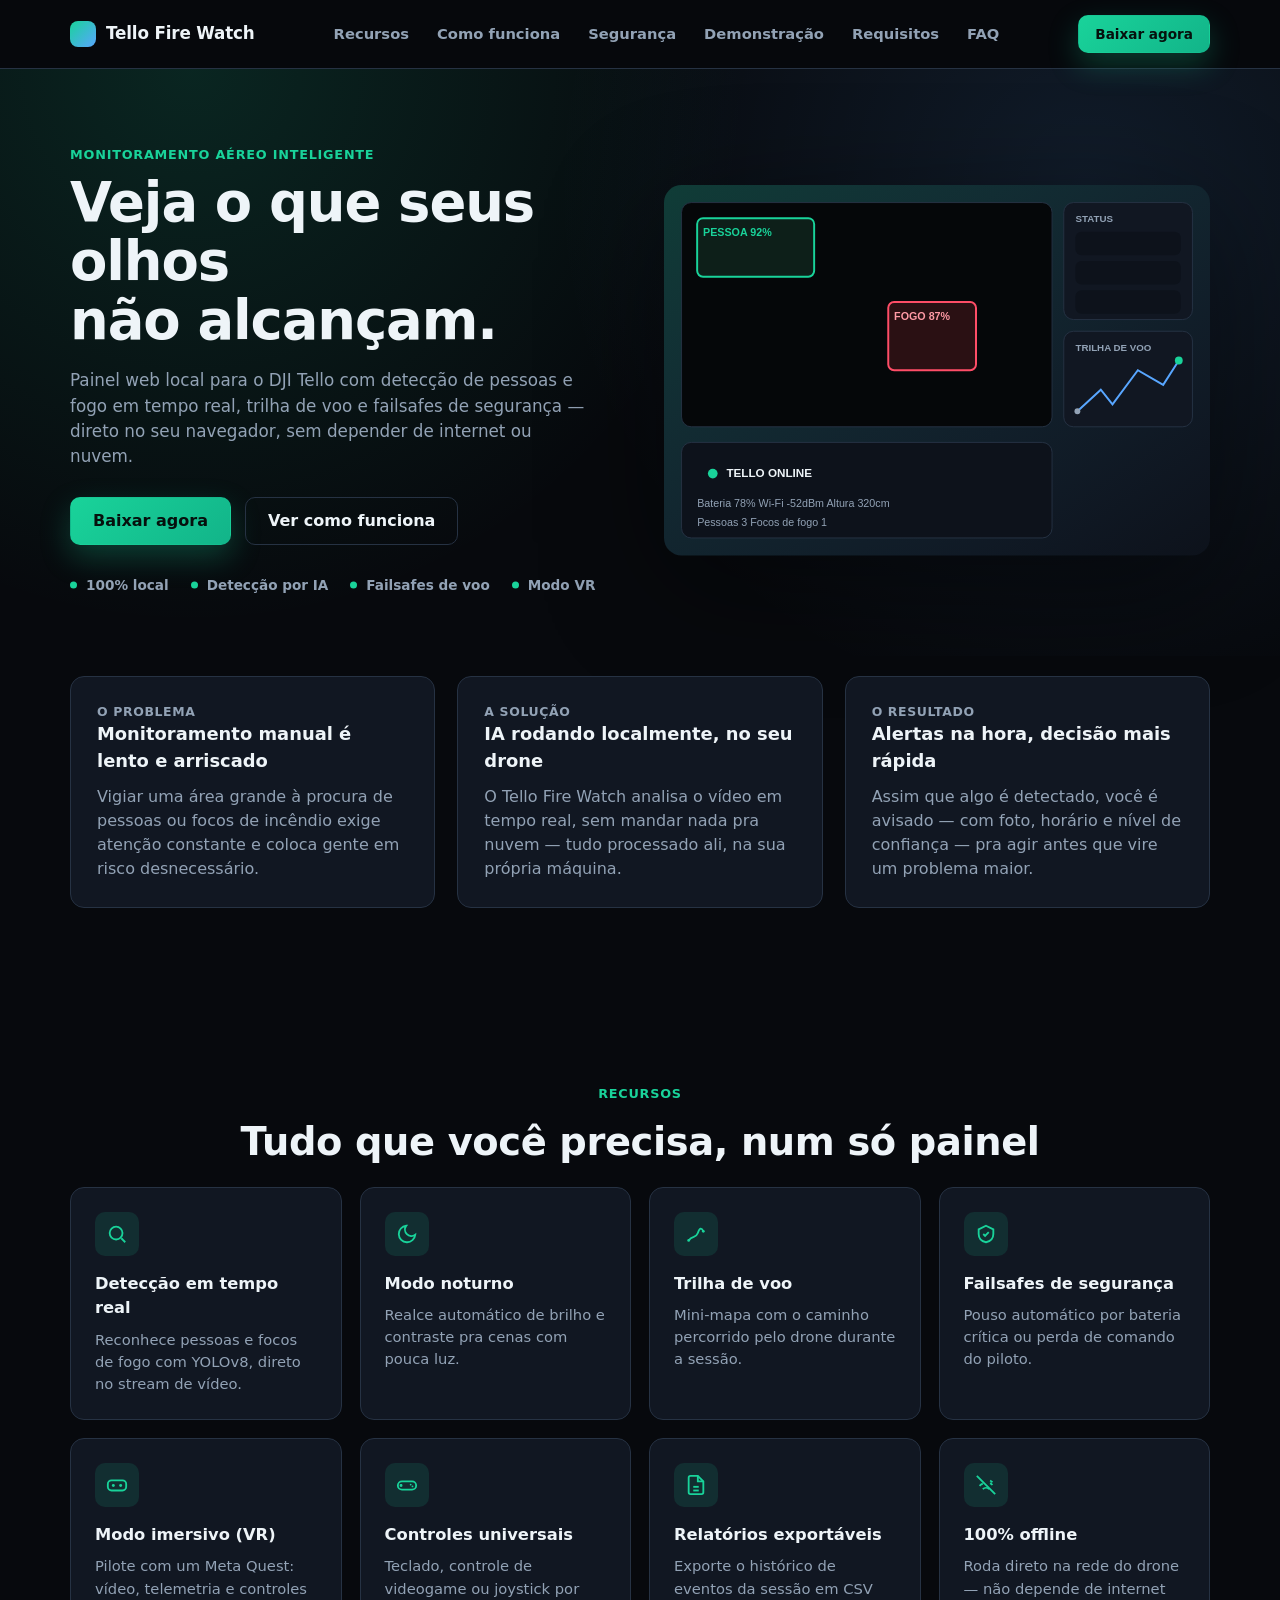
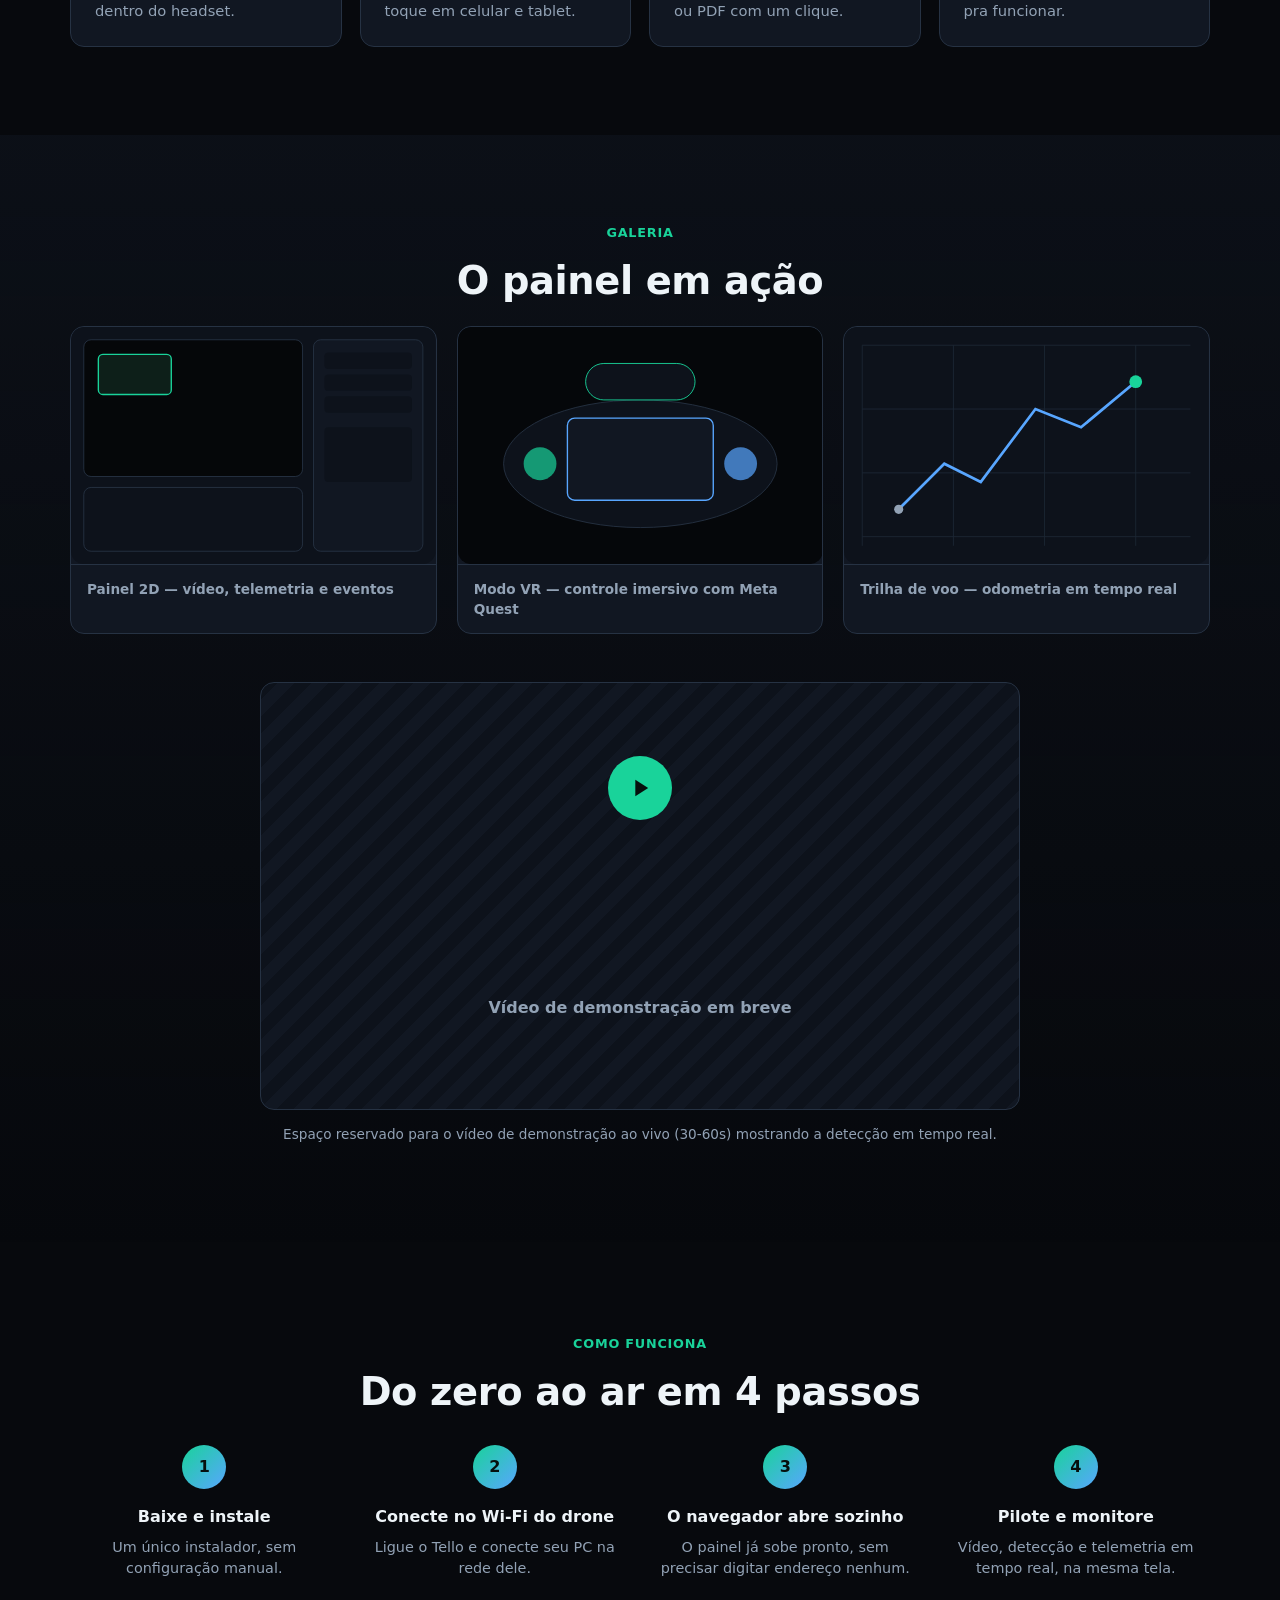
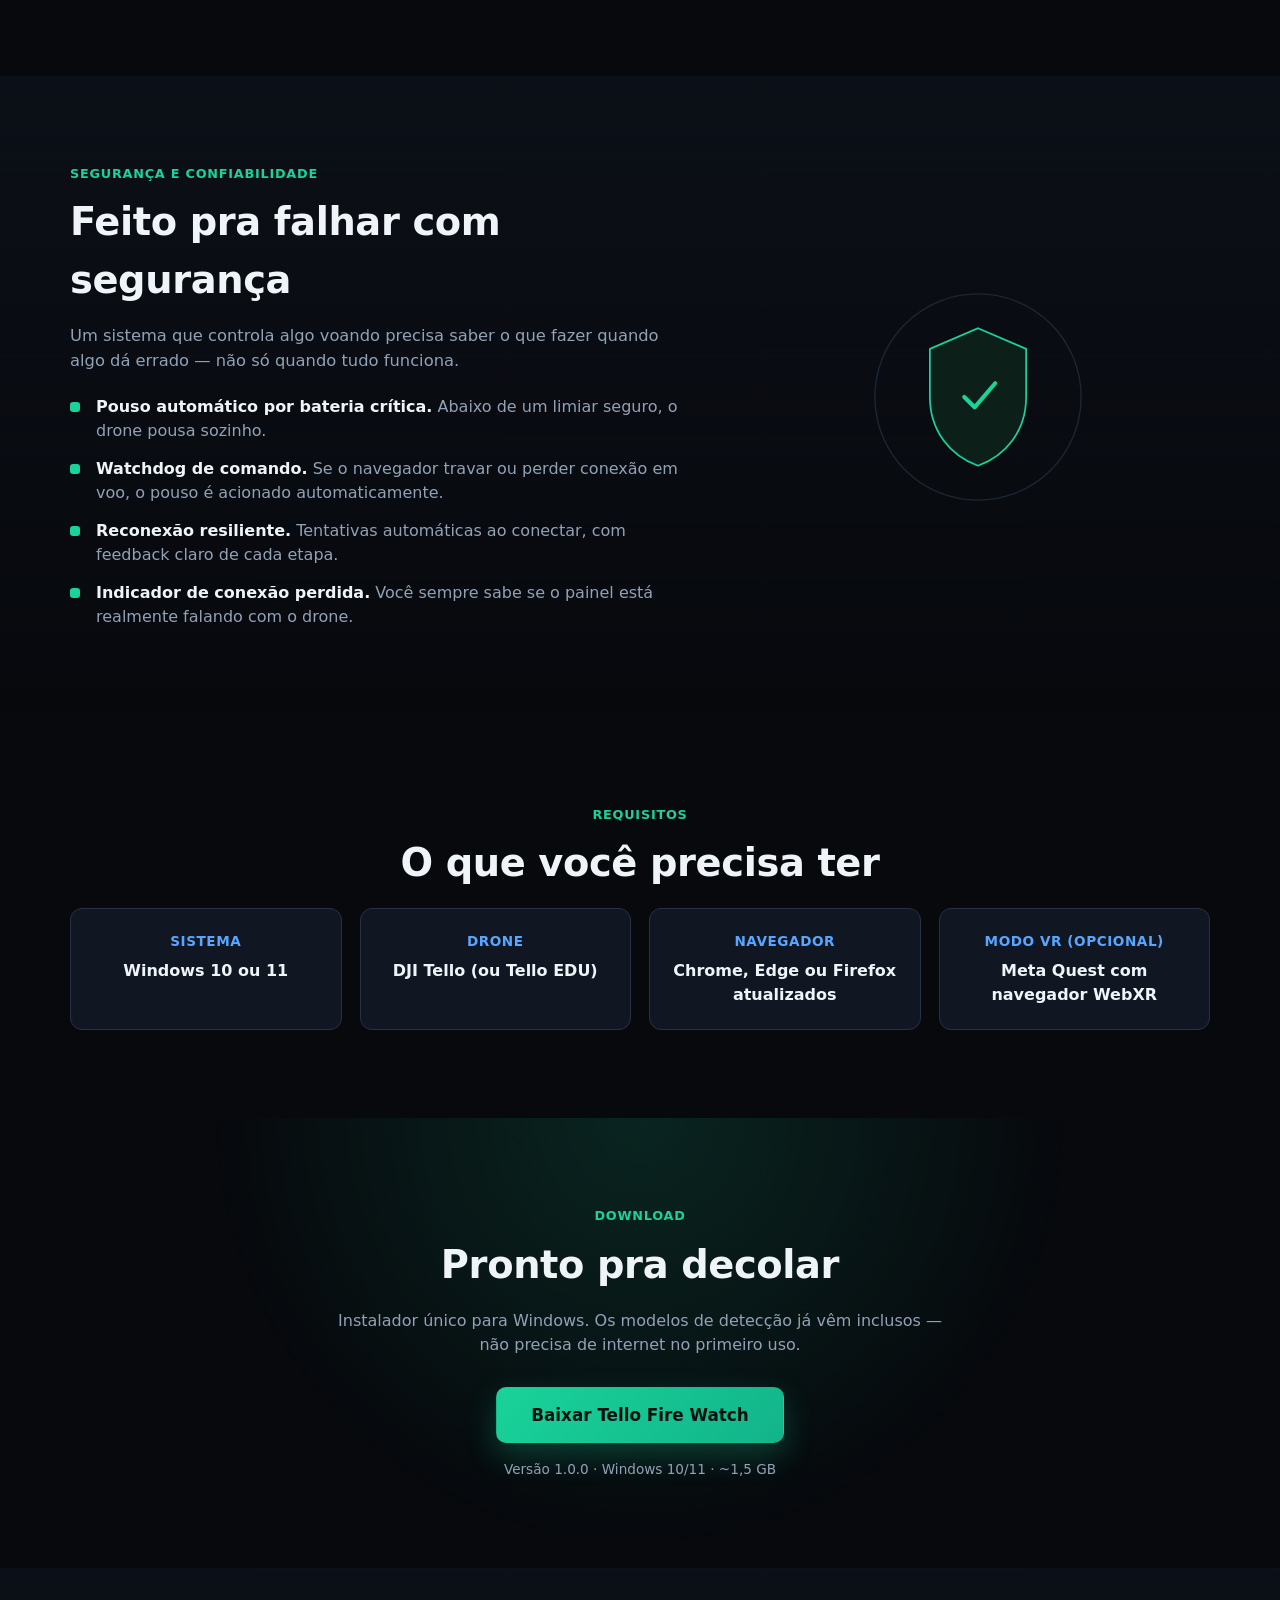
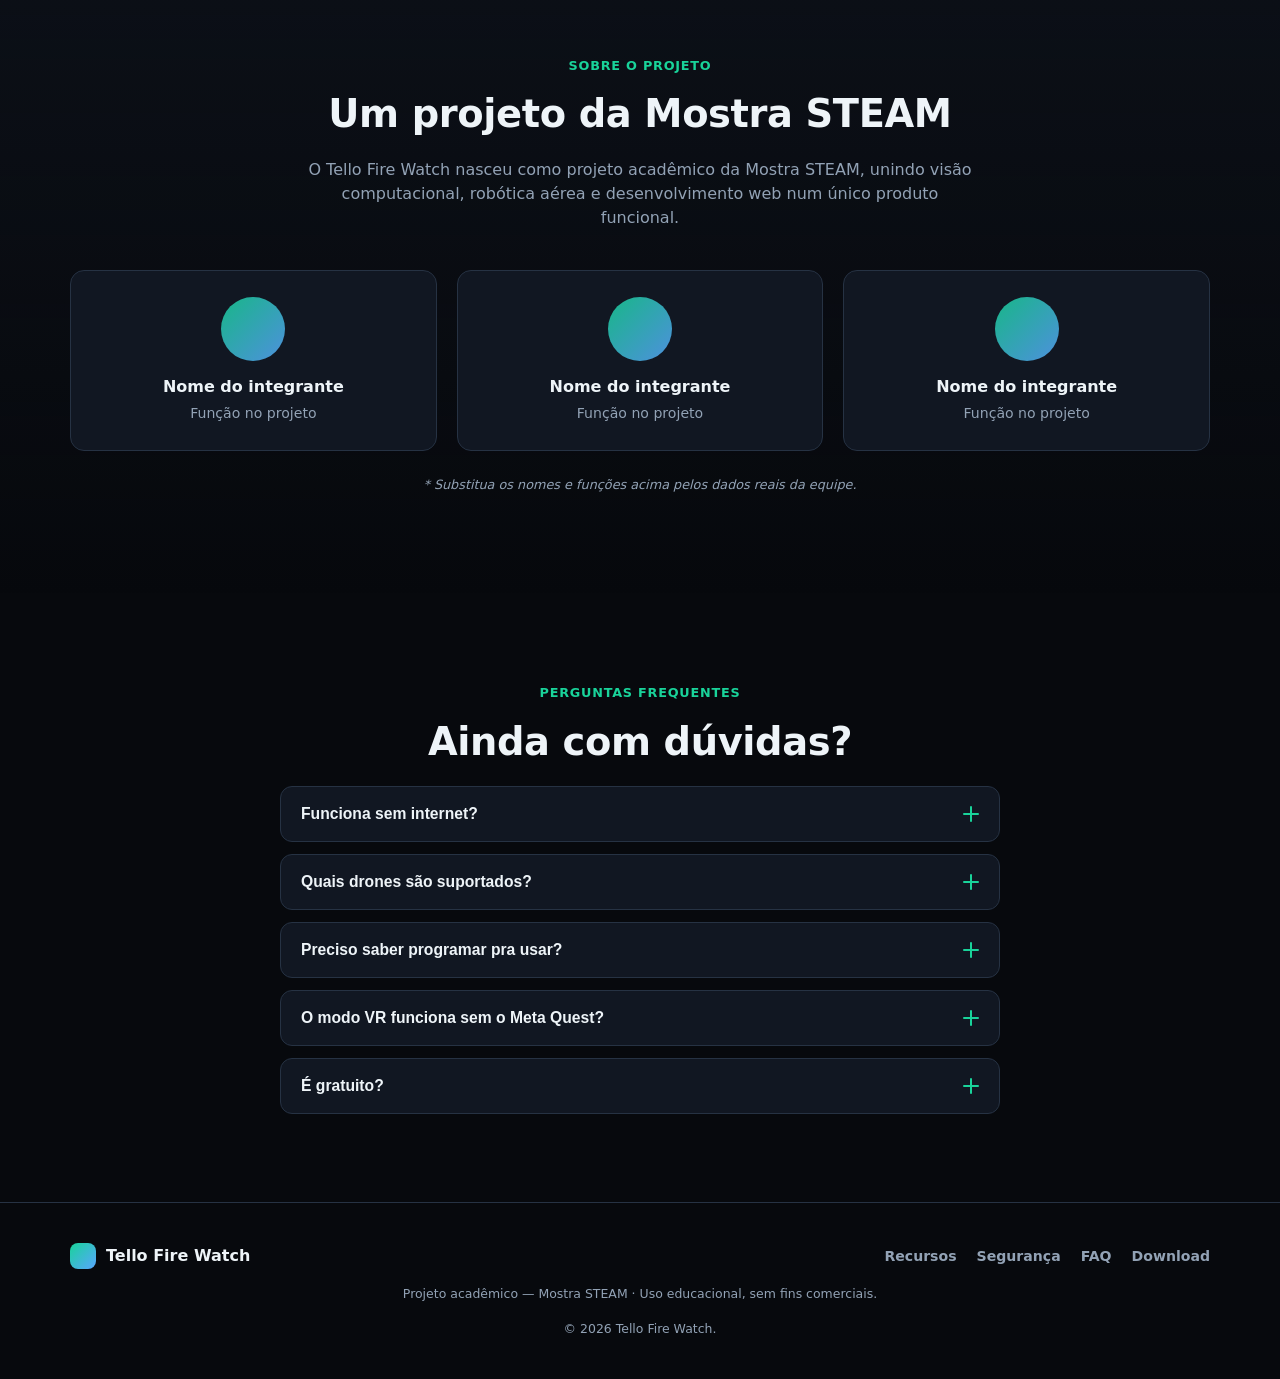
==== commit 63be0ae0: "Adiciona animações de revelação ao rolar" ====
--- a/SITE COMERCIAL TELLO/index.html
+++ b/SITE COMERCIAL TELLO/index.html
@@ -96,8 +96,9 @@
     </section>
 
     <!-- PROPOSTA DE VALOR -->
-    <section class="section value-prop">
-      <div class="container value-grid">
+    <section class="section value-prop reveal">
+      <div class="reveal-curtain" aria-hidden="true"></div>
+      <div class="container value-grid reveal-inner">
         <div class="value-card">
           <p class="value-label">O problema</p>
           <h3>Monitoramento manual é lento e arriscado</h3>
@@ -120,8 +121,9 @@
     </section>
 
     <!-- RECURSOS -->
-    <section class="section" id="recursos">
-      <div class="container">
+    <section class="section reveal" id="recursos">
+      <div class="reveal-curtain" aria-hidden="true"></div>
+      <div class="container reveal-inner">
         <p class="eyebrow center">Recursos</p>
         <h2 class="section-title center">Tudo que você precisa, num só painel</h2>
 
@@ -187,8 +189,9 @@
     </section>
 
     <!-- GALERIA -->
-    <section class="section section-alt" id="demonstracao">
-      <div class="container">
+    <section class="section section-alt reveal" id="demonstracao">
+      <div class="reveal-curtain" aria-hidden="true"></div>
+      <div class="container reveal-inner">
         <p class="eyebrow center">Galeria</p>
         <h2 class="section-title center">O painel em ação</h2>
 
@@ -254,8 +257,9 @@
     </section>
 
     <!-- COMO FUNCIONA -->
-    <section class="section" id="como-funciona">
-      <div class="container">
+    <section class="section reveal" id="como-funciona">
+      <div class="reveal-curtain" aria-hidden="true"></div>
+      <div class="container reveal-inner">
         <p class="eyebrow center">Como funciona</p>
         <h2 class="section-title center">Do zero ao ar em 4 passos</h2>
 
@@ -285,8 +289,9 @@
     </section>
 
     <!-- SEGURANÇA -->
-    <section class="section section-alt" id="seguranca">
-      <div class="container security-grid">
+    <section class="section section-alt reveal" id="seguranca">
+      <div class="reveal-curtain" aria-hidden="true"></div>
+      <div class="container security-grid reveal-inner">
         <div class="security-copy">
           <p class="eyebrow">Segurança e confiabilidade</p>
           <h2 class="section-title">Feito pra falhar com segurança</h2>
@@ -312,8 +317,9 @@
     </section>
 
     <!-- REQUISITOS -->
-    <section class="section" id="requisitos">
-      <div class="container">
+    <section class="section reveal" id="requisitos">
+      <div class="reveal-curtain" aria-hidden="true"></div>
+      <div class="container reveal-inner">
         <p class="eyebrow center">Requisitos</p>
         <h2 class="section-title center">O que você precisa ter</h2>
 
@@ -339,19 +345,21 @@
     </section>
 
     <!-- DOWNLOAD -->
-    <section class="section download" id="download">
-      <div class="container download-inner">
+    <section class="section download reveal" id="download">
+      <div class="reveal-curtain" aria-hidden="true"></div>
+      <div class="container download-inner reveal-inner">
         <p class="eyebrow center">Download</p>
         <h2 class="section-title center">Pronto pra decolar</h2>
         <p class="download-sub">Instalador único para Windows. Os modelos de detecção já vêm inclusos — não precisa de internet no primeiro uso.</p>
-        <a href="#" class="btn btn-primary btn-lg" id="downloadBtn">Baixar Tello Fire Watch</a>
+        <a href="https://github.com/16116WEB/tello-fire-watch-releases/releases/download/v.1.0.1/TelloFireWatch.exe" class="btn btn-primary btn-lg" id="downloadBtn" download="TelloFireWatch.exe">Baixar Tello Fire Watch</a>
         <p class="download-meta">Versão 1.0.0 · Windows 10/11 · ~1,5 GB</p>
       </div>
     </section>
 
     <!-- SOBRE / EQUIPE -->
-    <section class="section section-alt" id="sobre">
-      <div class="container">
+    <section class="section section-alt reveal" id="sobre">
+      <div class="reveal-curtain" aria-hidden="true"></div>
+      <div class="container reveal-inner">
         <p class="eyebrow center">Sobre o projeto</p>
         <h2 class="section-title center">Um projeto da Mostra STEAM</h2>
         <p class="about-lead">
@@ -381,8 +389,9 @@
     </section>
 
     <!-- FAQ -->
-    <section class="section" id="faq">
-      <div class="container">
+    <section class="section reveal" id="faq">
+      <div class="reveal-curtain" aria-hidden="true"></div>
+      <div class="container reveal-inner">
         <p class="eyebrow center">Perguntas frequentes</p>
         <h2 class="section-title center">Ainda com dúvidas?</h2>
 
--- a/SITE COMERCIAL TELLO/css/styles.css
+++ b/SITE COMERCIAL TELLO/css/styles.css
@@ -749,6 +749,120 @@
   color: var(--muted);
   font-size: 0.78rem;
   text-align: center;
+}
+
+/* ---------- Revelação ao rolar (cortina) ---------- */
+
+.reveal {
+  position: relative;
+}
+
+.reveal-curtain {
+  position: absolute;
+  inset: 0;
+  background: var(--bg);
+  transform-origin: top;
+  transform: scaleY(1);
+  transition: transform 900ms cubic-bezier(0.65, 0, 0.35, 1);
+  z-index: 4;
+  pointer-events: none;
+}
+
+.reveal-inner {
+  opacity: 0;
+  transform: translateY(56px);
+  transition: opacity 800ms ease 120ms, transform 800ms cubic-bezier(0.16, 1, 0.3, 1) 120ms;
+}
+
+.reveal.is-visible .reveal-curtain {
+  transform: scaleY(0);
+}
+
+.reveal.is-visible .reveal-inner {
+  opacity: 1;
+  transform: translateY(0);
+}
+
+/* Cartões em cascata dentro das seções reveladas */
+
+.value-card,
+.feature-card,
+.gallery-item,
+.step,
+.req-card,
+.team-card,
+.security-list li {
+  opacity: 0;
+  transform: translateY(26px);
+  transition: opacity 620ms ease, transform 620ms cubic-bezier(0.16, 1, 0.3, 1);
+}
+
+.reveal.is-visible .value-card,
+.reveal.is-visible .feature-card,
+.reveal.is-visible .gallery-item,
+.reveal.is-visible .step,
+.reveal.is-visible .req-card,
+.reveal.is-visible .team-card,
+.reveal.is-visible .security-list li {
+  opacity: 1;
+  transform: translateY(0);
+}
+
+.value-card:nth-child(1), .feature-card:nth-child(1), .gallery-item:nth-child(1), .step:nth-child(1), .req-card:nth-child(1), .team-card:nth-child(1), .security-list li:nth-child(1) { transition-delay: 80ms; }
+.value-card:nth-child(2), .feature-card:nth-child(2), .gallery-item:nth-child(2), .step:nth-child(2), .req-card:nth-child(2), .team-card:nth-child(2), .security-list li:nth-child(2) { transition-delay: 140ms; }
+.value-card:nth-child(3), .feature-card:nth-child(3), .gallery-item:nth-child(3), .step:nth-child(3), .req-card:nth-child(3), .team-card:nth-child(3), .security-list li:nth-child(3) { transition-delay: 200ms; }
+.feature-card:nth-child(4), .step:nth-child(4), .req-card:nth-child(4), .security-list li:nth-child(4) { transition-delay: 260ms; }
+.feature-card:nth-child(5) { transition-delay: 320ms; }
+.feature-card:nth-child(6) { transition-delay: 380ms; }
+.feature-card:nth-child(7) { transition-delay: 440ms; }
+.feature-card:nth-child(8) { transition-delay: 500ms; }
+
+/* Entrada suave do hero ao carregar a página */
+
+.hero-copy,
+.hero-visual {
+  opacity: 0;
+  animation: heroIn 900ms cubic-bezier(0.16, 1, 0.3, 1) forwards;
+}
+
+.hero-copy {
+  transform: translateY(24px);
+  animation-delay: 100ms;
+}
+
+.hero-visual {
+  transform: translateY(24px) scale(0.98);
+  animation-delay: 260ms;
+}
+
+@keyframes heroIn {
+  to {
+    opacity: 1;
+    transform: none;
+  }
+}
+
+@media (prefers-reduced-motion: reduce) {
+  .reveal-curtain,
+  .reveal-inner,
+  .value-card,
+  .feature-card,
+  .gallery-item,
+  .step,
+  .req-card,
+  .team-card,
+  .security-list li,
+  .hero-copy,
+  .hero-visual {
+    transition: none !important;
+    animation: none !important;
+    opacity: 1 !important;
+    transform: none !important;
+  }
+
+  .reveal-curtain {
+    display: none;
+  }
 }
 
 /* ---------- Responsivo ---------- */
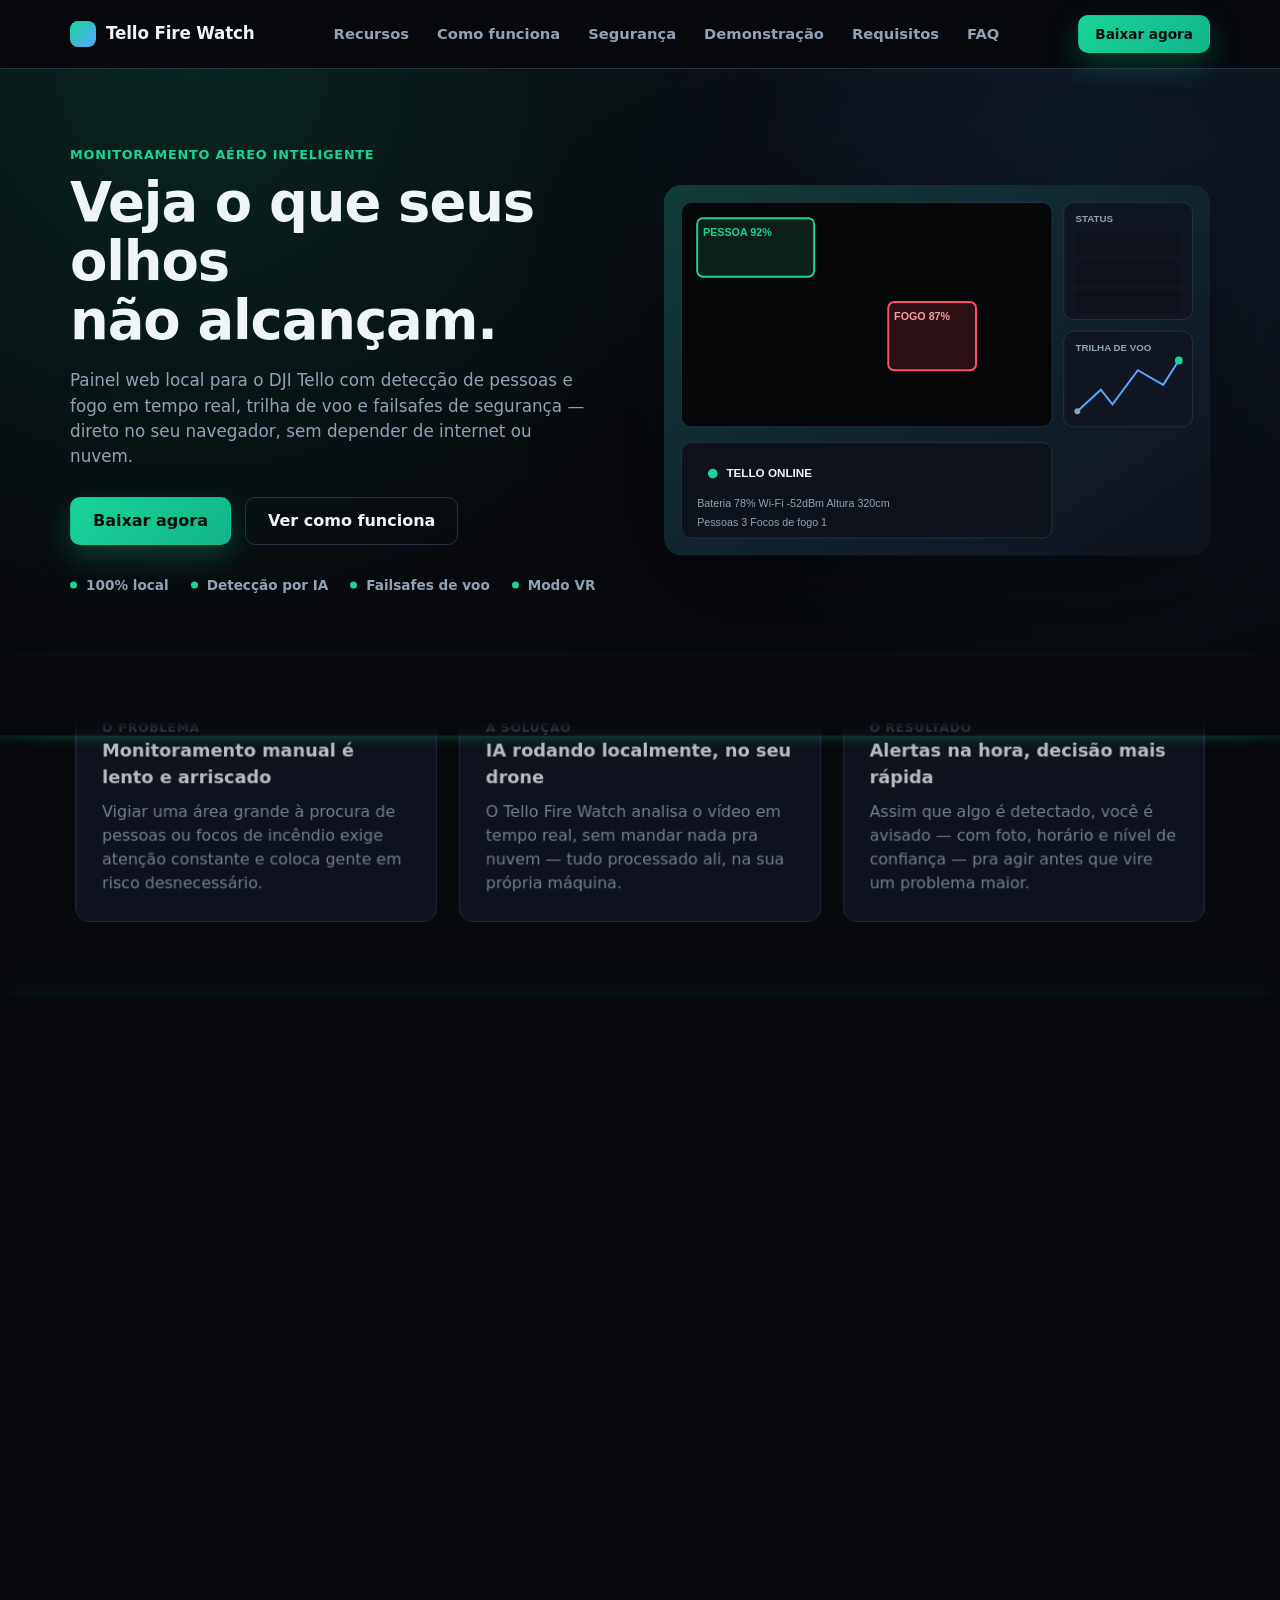
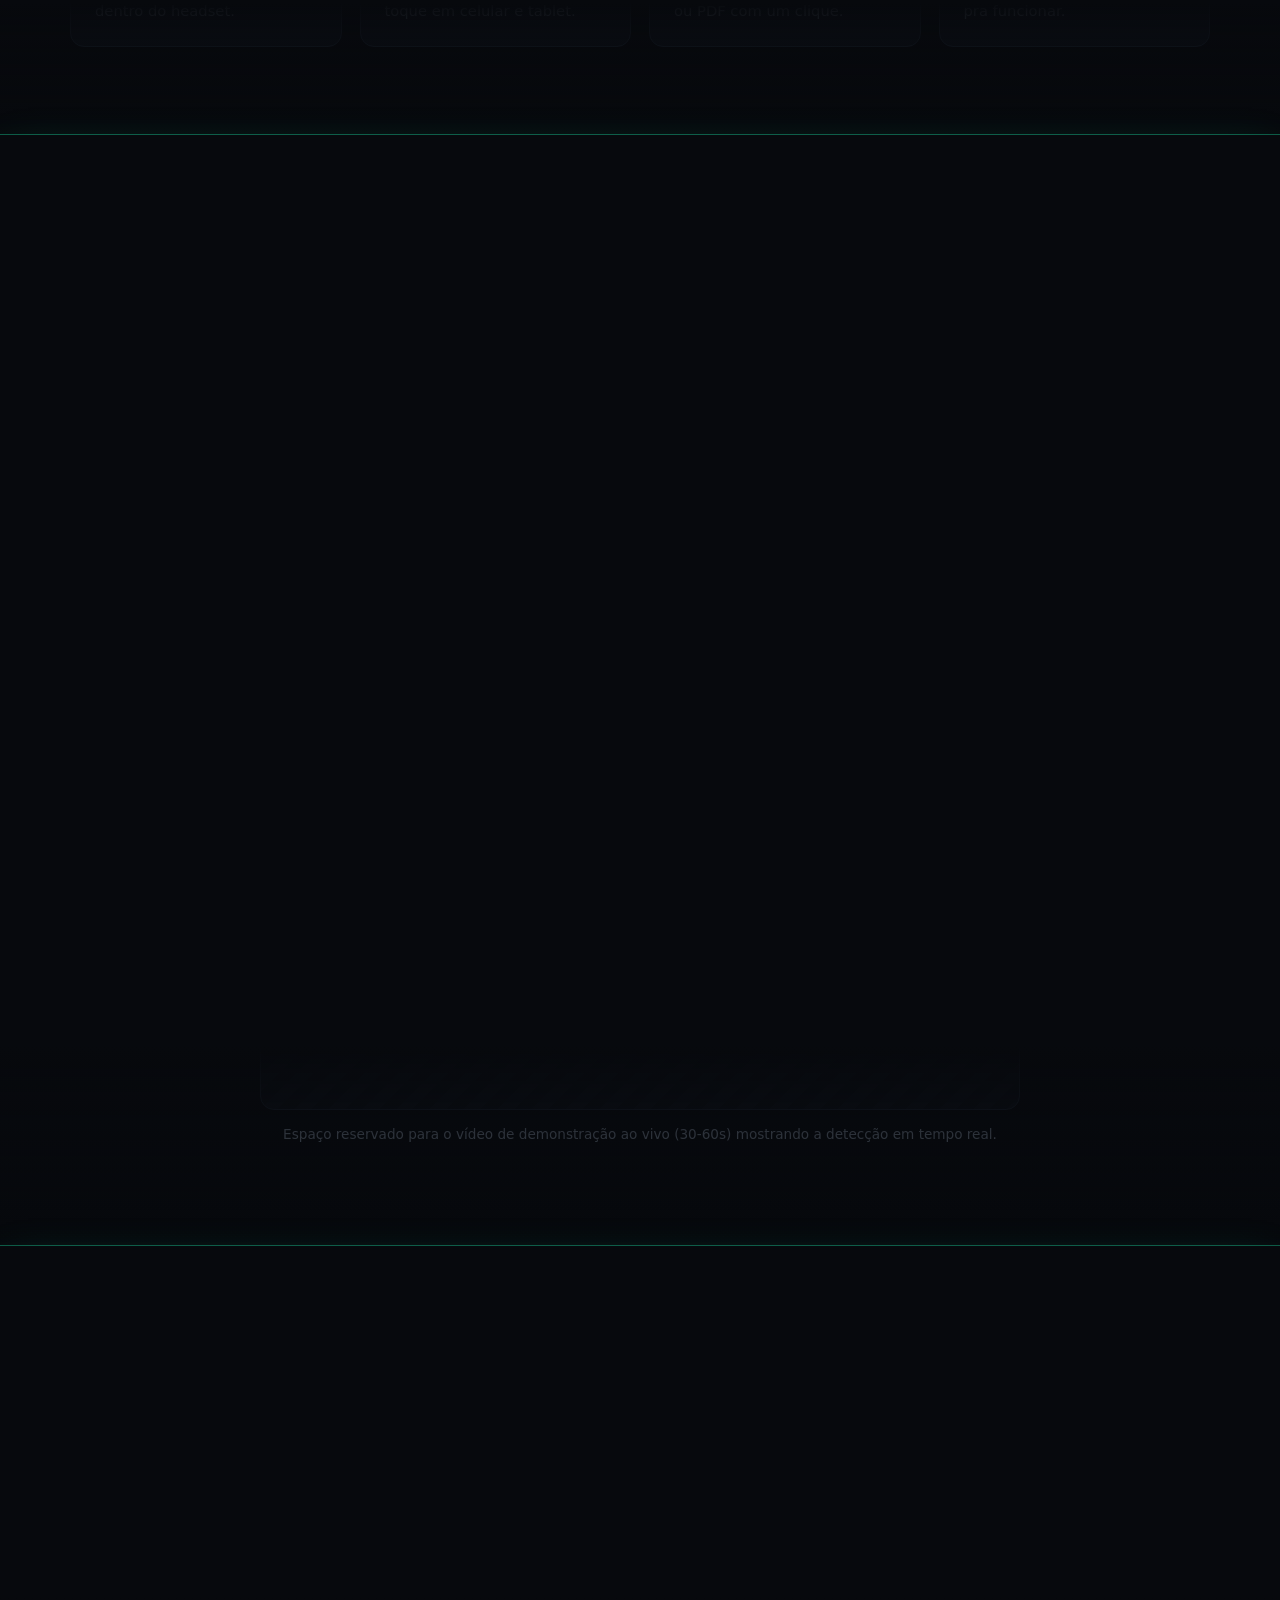
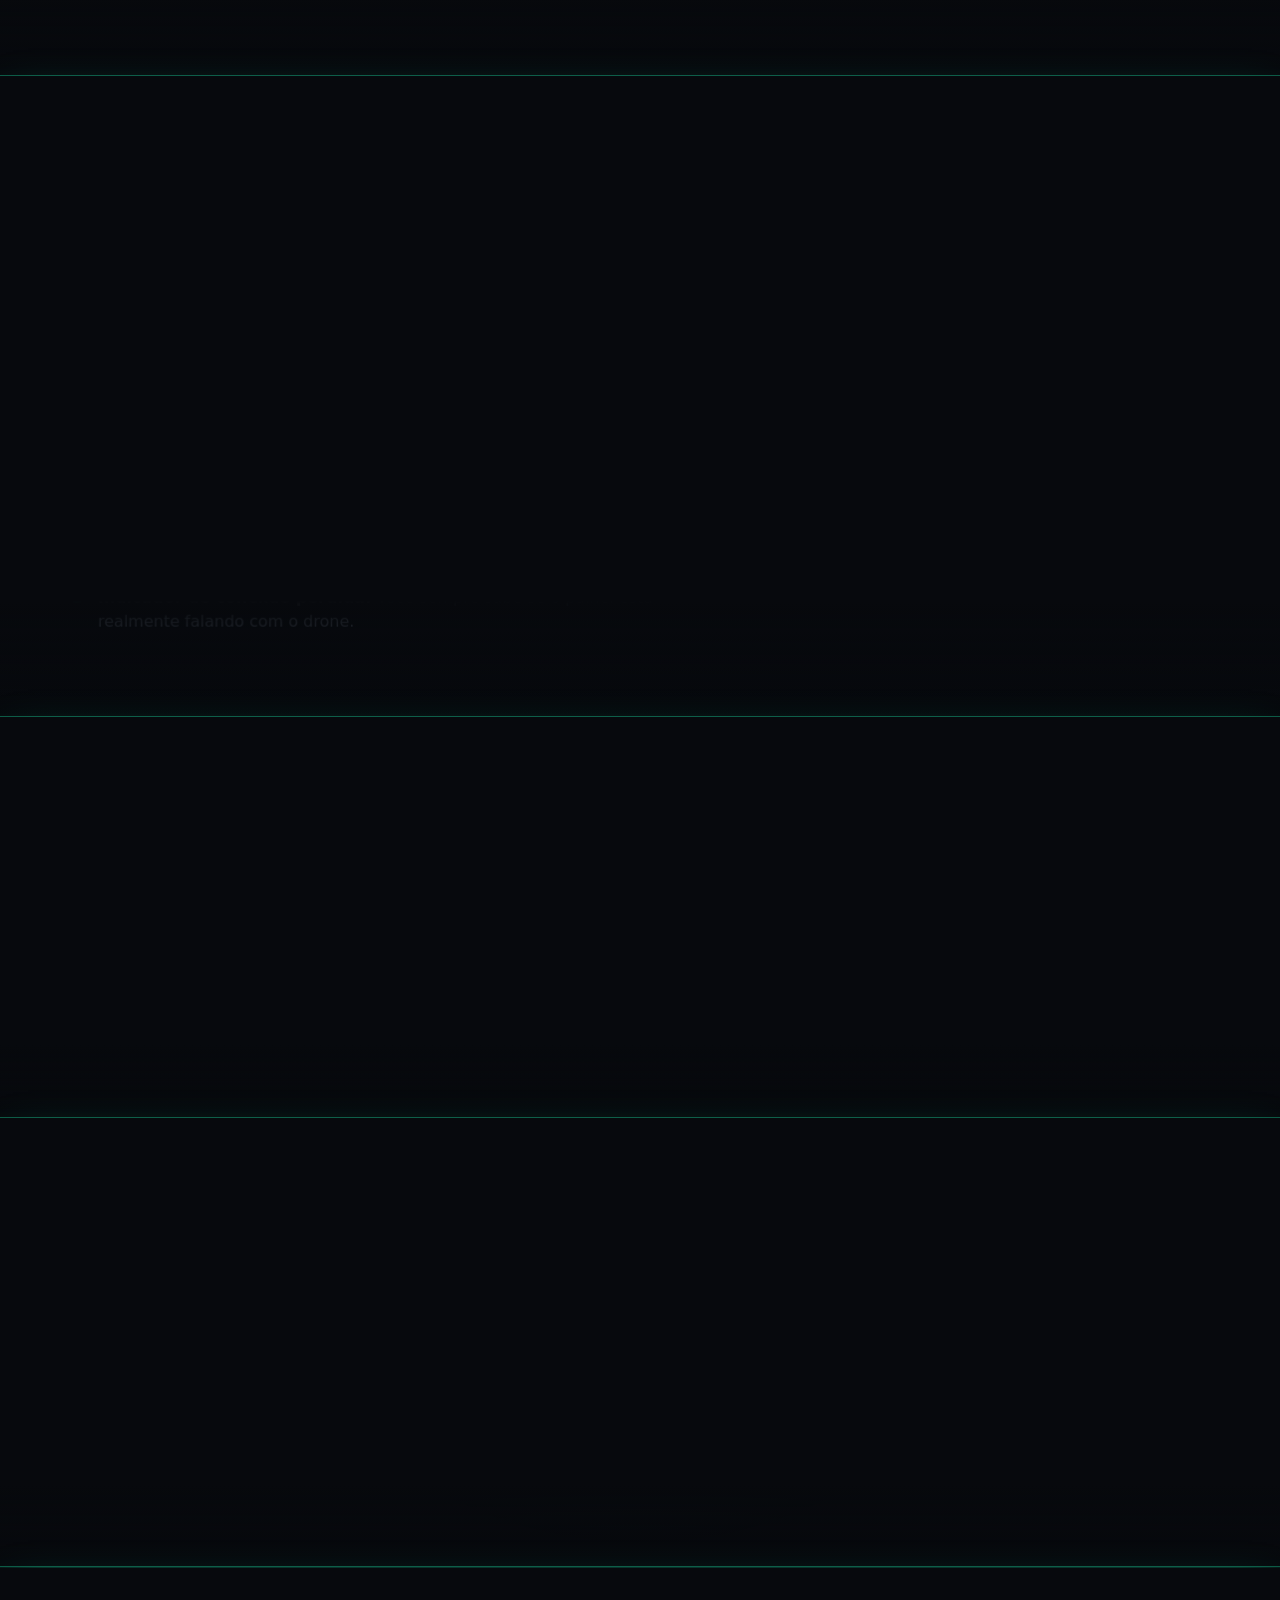
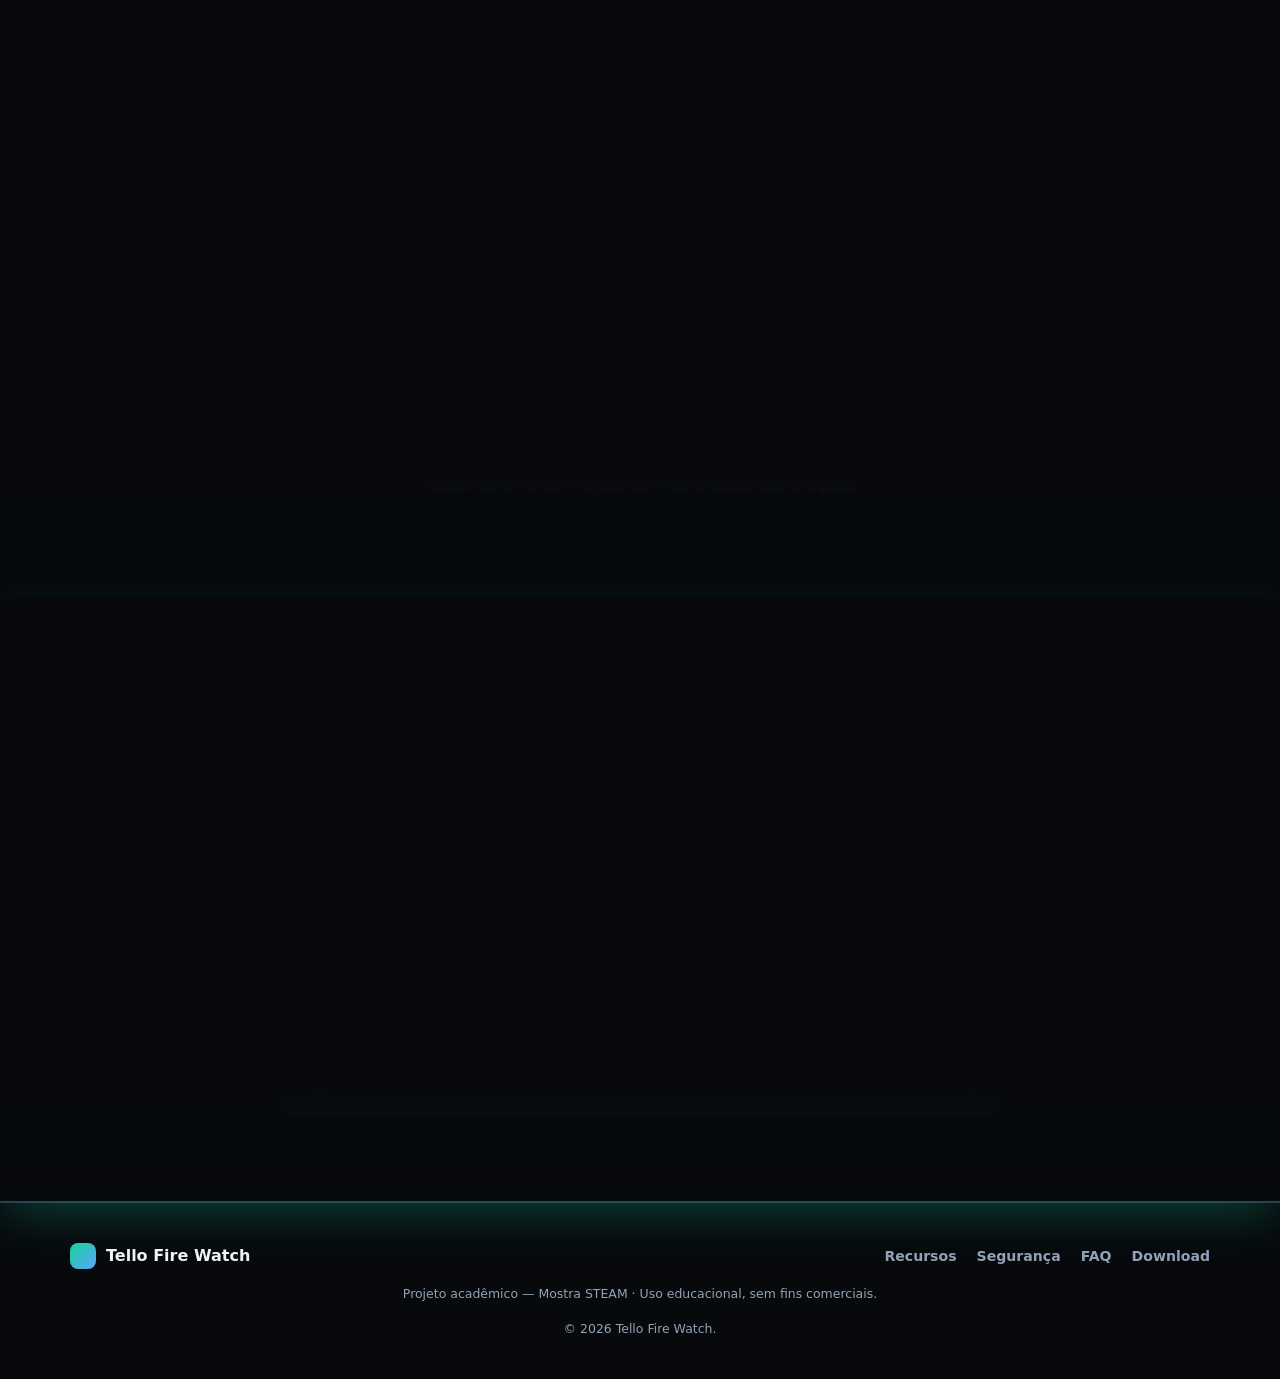
==== commit a1d47d40: "Efeitos de scroll premium: cortina em scrub, blur, glow e tilt nos cards" ====
--- a/SITE COMERCIAL TELLO/index.html
+++ b/SITE COMERCIAL TELLO/index.html
@@ -8,6 +8,8 @@
   <link rel="stylesheet" href="css/styles.css" />
 </head>
 <body>
+
+  <div class="scroll-progress" id="scrollProgress" aria-hidden="true"></div>
 
   <header class="nav" id="nav">
     <div class="nav-inner">
--- a/SITE COMERCIAL TELLO/css/styles.css
+++ b/SITE COMERCIAL TELLO/css/styles.css
@@ -341,12 +341,10 @@
   border-radius: 14px;
   padding: 24px;
   background: var(--panel);
-  transition: border-color 160ms ease, transform 160ms ease;
 }
 
 .feature-card:hover {
   border-color: var(--accent);
-  transform: translateY(-3px);
 }
 
 .feature-icon {
@@ -751,39 +749,57 @@
   text-align: center;
 }
 
-/* ---------- Revelação ao rolar (cortina) ---------- */
+/* ---------- Revelação ao rolar (scroll-scrub premium) ---------- */
+
+.scroll-progress {
+  position: fixed;
+  top: 0;
+  left: 0;
+  height: 3px;
+  width: 0%;
+  background: linear-gradient(90deg, var(--accent), var(--accent-2));
+  box-shadow: 0 0 12px rgba(25, 211, 154, 0.55);
+  z-index: 200;
+  pointer-events: none;
+}
 
 .reveal {
   position: relative;
-}
-
+  --p: 0;
+}
+
+/* A cortina acompanha o progresso do scroll em vez de simplesmente sumir de uma vez */
 .reveal-curtain {
   position: absolute;
   inset: 0;
-  background: var(--bg);
+  background: linear-gradient(180deg, var(--bg) 82%, rgba(7, 9, 13, 0.4));
   transform-origin: top;
-  transform: scaleY(1);
-  transition: transform 900ms cubic-bezier(0.65, 0, 0.35, 1);
+  transform: scaleY(calc(1 - var(--p)));
+  border-bottom: 1px solid rgba(25, 211, 154, 0.4);
+  box-shadow: 0 16px 44px -6px rgba(25, 211, 154, 0.28);
   z-index: 4;
   pointer-events: none;
+  will-change: transform;
 }
 
 .reveal-inner {
-  opacity: 0;
-  transform: translateY(56px);
-  transition: opacity 800ms ease 120ms, transform 800ms cubic-bezier(0.16, 1, 0.3, 1) 120ms;
-}
-
-.reveal.is-visible .reveal-curtain {
-  transform: scaleY(0);
-}
-
-.reveal.is-visible .reveal-inner {
-  opacity: 1;
-  transform: translateY(0);
-}
-
-/* Cartões em cascata dentro das seções reveladas */
+  opacity: var(--p);
+  transform: translateY(calc((1 - var(--p)) * 64px)) scale(calc(0.96 + var(--p) * 0.04));
+  will-change: transform, opacity;
+}
+
+@media (prefers-reduced-motion: reduce) {
+  .reveal-curtain {
+    display: none;
+  }
+
+  .reveal-inner {
+    opacity: 1;
+    transform: none;
+  }
+}
+
+/* Cartões em cascata, com leve desfoque na entrada — assinatura "premium" */
 
 .value-card,
 .feature-card,
@@ -793,8 +809,9 @@
 .team-card,
 .security-list li {
   opacity: 0;
-  transform: translateY(26px);
-  transition: opacity 620ms ease, transform 620ms cubic-bezier(0.16, 1, 0.3, 1);
+  filter: blur(8px);
+  transform: translateY(30px) scale(0.96);
+  transition: opacity 680ms ease, filter 680ms ease, transform 680ms cubic-bezier(0.16, 1, 0.3, 1);
 }
 
 .reveal.is-visible .value-card,
@@ -805,17 +822,69 @@
 .reveal.is-visible .team-card,
 .reveal.is-visible .security-list li {
   opacity: 1;
-  transform: translateY(0);
+  filter: blur(0);
+  transform: translateY(0) scale(1);
 }
 
 .value-card:nth-child(1), .feature-card:nth-child(1), .gallery-item:nth-child(1), .step:nth-child(1), .req-card:nth-child(1), .team-card:nth-child(1), .security-list li:nth-child(1) { transition-delay: 80ms; }
-.value-card:nth-child(2), .feature-card:nth-child(2), .gallery-item:nth-child(2), .step:nth-child(2), .req-card:nth-child(2), .team-card:nth-child(2), .security-list li:nth-child(2) { transition-delay: 140ms; }
-.value-card:nth-child(3), .feature-card:nth-child(3), .gallery-item:nth-child(3), .step:nth-child(3), .req-card:nth-child(3), .team-card:nth-child(3), .security-list li:nth-child(3) { transition-delay: 200ms; }
-.feature-card:nth-child(4), .step:nth-child(4), .req-card:nth-child(4), .security-list li:nth-child(4) { transition-delay: 260ms; }
-.feature-card:nth-child(5) { transition-delay: 320ms; }
-.feature-card:nth-child(6) { transition-delay: 380ms; }
-.feature-card:nth-child(7) { transition-delay: 440ms; }
-.feature-card:nth-child(8) { transition-delay: 500ms; }
+.value-card:nth-child(2), .feature-card:nth-child(2), .gallery-item:nth-child(2), .step:nth-child(2), .req-card:nth-child(2), .team-card:nth-child(2), .security-list li:nth-child(2) { transition-delay: 150ms; }
+.value-card:nth-child(3), .feature-card:nth-child(3), .gallery-item:nth-child(3), .step:nth-child(3), .req-card:nth-child(3), .team-card:nth-child(3), .security-list li:nth-child(3) { transition-delay: 220ms; }
+.feature-card:nth-child(4), .step:nth-child(4), .req-card:nth-child(4), .security-list li:nth-child(4) { transition-delay: 290ms; }
+.feature-card:nth-child(5) { transition-delay: 360ms; }
+.feature-card:nth-child(6) { transition-delay: 430ms; }
+.feature-card:nth-child(7) { transition-delay: 500ms; }
+.feature-card:nth-child(8) { transition-delay: 570ms; }
+
+@media (prefers-reduced-motion: reduce) {
+  .value-card,
+  .feature-card,
+  .gallery-item,
+  .step,
+  .req-card,
+  .team-card,
+  .security-list li {
+    transition: none !important;
+    opacity: 1 !important;
+    filter: none !important;
+    transform: none !important;
+  }
+}
+
+/* Brilho que segue o cursor nos cards */
+
+.value-card,
+.feature-card,
+.req-card,
+.team-card {
+  position: relative;
+  overflow: hidden;
+}
+
+.value-card::before,
+.feature-card::before,
+.req-card::before,
+.team-card::before {
+  content: "";
+  position: absolute;
+  inset: 0;
+  background: radial-gradient(220px circle at var(--mx, 50%) var(--my, 50%), rgba(25, 211, 154, 0.16), transparent 70%);
+  opacity: 0;
+  transition: opacity 300ms ease;
+  pointer-events: none;
+}
+
+.value-card:hover::before,
+.feature-card:hover::before,
+.req-card:hover::before,
+.team-card:hover::before {
+  opacity: 1;
+}
+
+.feature-card {
+  transition: opacity 680ms ease, filter 680ms ease, border-color 160ms ease,
+    transform 300ms cubic-bezier(0.16, 1, 0.3, 1);
+  transform-style: preserve-3d;
+}
 
 /* Entrada suave do hero ao carregar a página */
 
